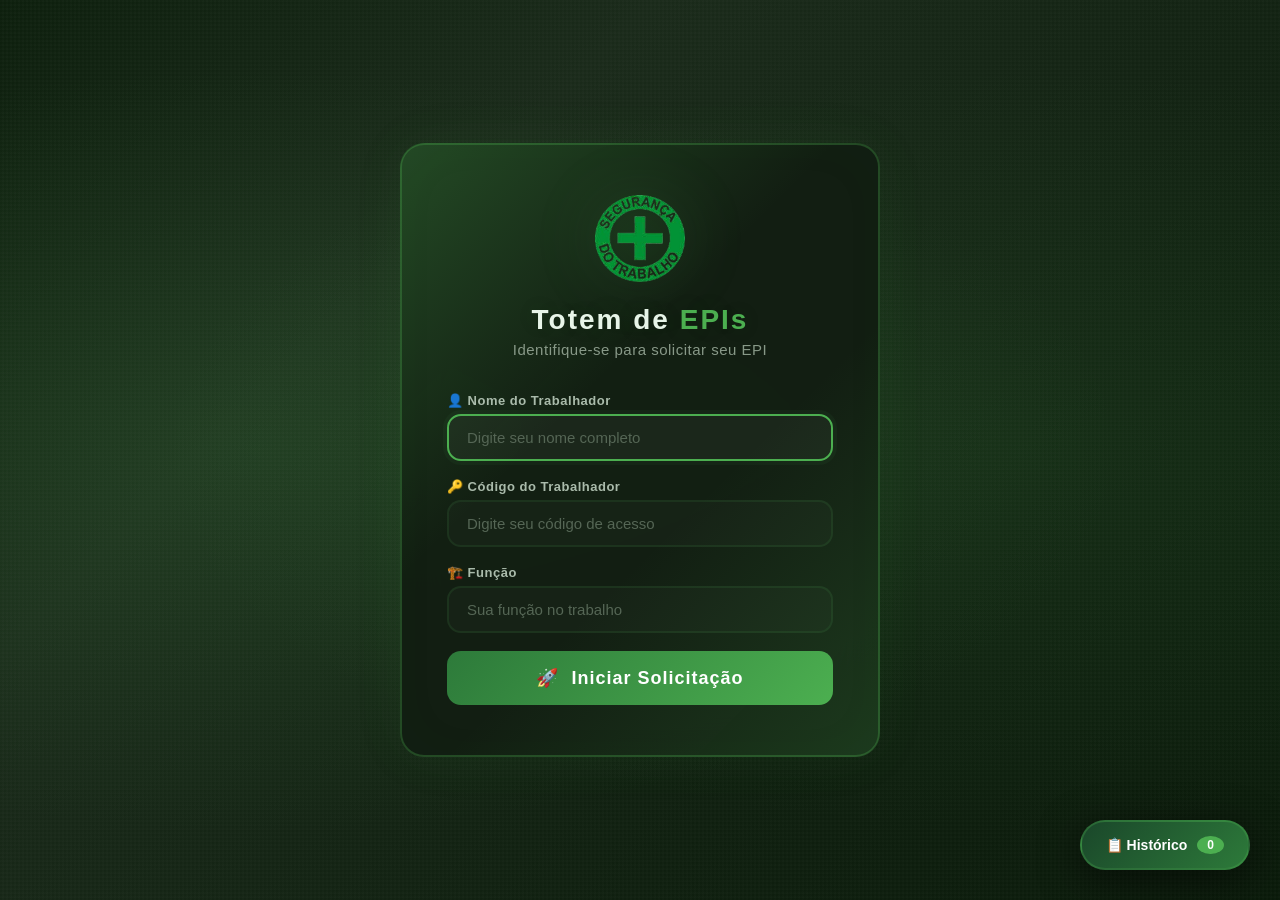
==== index.html @ c6283b70 "da sa" ====
<!DOCTYPE html>
<html lang="pt-BR">
<head>
    <meta charset="UTF-8">
    <meta name="viewport" content="width=device-width, initial-scale=1.0">
    <title>Totem - Controle de EPIs</title>
    <style>
        /* ============================================================
           TOTEM.CSS - Layout Completo com Bordas e Efeitos
           ============================================================ */
        * {
            margin: 0;
            padding: 0;
            box-sizing: border-box;
        }

        body {
            font-family: 'Segoe UI', Tahoma, Geneva, Verdana, sans-serif;
            background: #0a0a0a;
            min-height: 100vh;
            display: flex;
            align-items: center;
            justify-content: center;
        }

        /* ============================================================
           SCROLLBAR PERSONALIZADA
           ============================================================ */
        ::-webkit-scrollbar {
            width: 8px;
            height: 8px;
        }
        ::-webkit-scrollbar-track {
            background: #1a1a1a;
            border-radius: 4px;
        }
        ::-webkit-scrollbar-thumb {
            background: linear-gradient(180deg, #4CAF50, #2d7a3a);
            border-radius: 4px;
            border: 1px solid #1a472a;
        }
        ::-webkit-scrollbar-thumb:hover {
            background: linear-gradient(180deg, #66BB6A, #4CAF50);
        }

        /* ============================================================
           LOGIN DO TRABALHADOR
           ============================================================ */
        .login-container {
            display: flex;
            justify-content: center;
            align-items: center;
            min-height: 100vh;
            width: 100%;
            background: 
                radial-gradient(ellipse at 20% 50%, rgba(76, 175, 80, 0.15) 0%, transparent 60%),
                radial-gradient(ellipse at 80% 50%, rgba(76, 175, 80, 0.10) 0%, transparent 60%),
                linear-gradient(135deg, #0d1f0d 0%, #1a2a1a 30%, #0f1f0f 70%, #0a1a0a 100%);
            padding: 20px;
            position: relative;
        }

        .login-container::before {
            content: '';
            position: absolute;
            top: 0;
            left: 0;
            right: 0;
            bottom: 0;
            background: 
                repeating-linear-gradient(90deg, transparent, transparent 2px, rgba(255,255,255,0.01) 2px, rgba(255,255,255,0.01) 4px),
                repeating-linear-gradient(0deg, transparent, transparent 2px, rgba(255,255,255,0.01) 2px, rgba(255,255,255,0.01) 4px);
            pointer-events: none;
        }

        .login-box {
            background: rgba(18, 30, 18, 0.95);
            padding: 50px 45px;
            border-radius: 24px;
            border: 2px solid rgba(76, 175, 80, 0.3);
            box-shadow: 
                0 0 60px rgba(76, 175, 80, 0.05),
                inset 0 0 60px rgba(76, 175, 80, 0.02);
            max-width: 480px;
            width: 100%;
            position: relative;
            backdrop-filter: blur(20px);
        }

        .login-box::before {
            content: '';
            position: absolute;
            top: -2px;
            left: -2px;
            right: -2px;
            bottom: -2px;
            border-radius: 26px;
            background: linear-gradient(135deg, rgba(76, 175, 80, 0.3), transparent 40%, transparent 60%, rgba(76, 175, 80, 0.2));
            z-index: -1;
        }

        .login-header {
            text-align: center;
            margin-bottom: 35px;
        }

        .logo {
            max-width: 90px;
            margin-bottom: 18px;
            filter: drop-shadow(0 0 30px rgba(76, 175, 80, 0.2));
            transition: all 0.5s;
        }

        .logo:hover {
            transform: scale(1.05) rotate(-3deg);
            filter: drop-shadow(0 0 50px rgba(76, 175, 80, 0.4));
        }

        .login-box h1 {
            color: #e8f5e9;
            font-size: 28px;
            font-weight: 700;
            letter-spacing: 2px;
            text-shadow: 0 0 30px rgba(76, 175, 80, 0.1);
        }

        .login-box h1 span {
            color: #4CAF50;
        }

        .login-box p {
            color: #889988;
            font-size: 15px;
            margin-top: 5px;
            letter-spacing: 0.5px;
        }

        .login-form .form-group {
            margin-bottom: 18px;
        }

        .login-form label {
            display: block;
            font-size: 13px;
            font-weight: 600;
            color: #aabbab;
            margin-bottom: 6px;
            letter-spacing: 0.5px;
        }

        .login-form input {
            width: 100%;
            padding: 14px 18px;
            border: 2px solid rgba(76, 175, 80, 0.2);
            border-radius: 14px;
            font-size: 16px;
            transition: all 0.3s;
            background: rgba(255, 255, 255, 0.03);
            color: #e8f5e9;
            outline: none;
        }

        .login-form input::placeholder {
            color: #556655;
        }

        .login-form input:focus {
            border-color: #4CAF50;
            box-shadow: 0 0 0 4px rgba(76, 175, 80, 0.1), inset 0 0 20px rgba(76, 175, 80, 0.02);
            background: rgba(255, 255, 255, 0.05);
        }

        .btn-login {
            width: 100%;
            padding: 16px;
            background: linear-gradient(135deg, #2d7a3a, #4CAF50);
            color: white;
            border: none;
            border-radius: 14px;
            font-size: 18px;
            font-weight: 700;
            cursor: pointer;
            transition: all 0.3s;
            margin-top: 10px;
            display: flex;
            align-items: center;
            justify-content: center;
            gap: 12px;
            letter-spacing: 1px;
            position: relative;
            overflow: hidden;
        }

        .btn-login::before {
            content: '';
            position: absolute;
            top: -50%;
            left: -50%;
            width: 200%;
            height: 200%;
            background: radial-gradient(circle, rgba(255,255,255,0.1) 0%, transparent 60%);
            opacity: 0;
            transition: opacity 0.3s;
        }

        .btn-login:hover::before {
            opacity: 1;
        }

        .btn-login:hover {
            transform: translateY(-3px) scale(1.01);
            box-shadow: 0 10px 40px rgba(76, 175, 80, 0.4);
        }

        .btn-login:active {
            transform: translateY(0) scale(0.98);
        }

        .mensagem-erro {
            margin-top: 15px;
            padding: 12px 16px;
            background: rgba(198, 40, 40, 0.15);
            color: #ef9a9a;
            border-radius: 12px;
            font-size: 14px;
            border-left: 4px solid #c62828;
            border: 1px solid rgba(198, 40, 40, 0.2);
        }

        /* ============================================================
           SISTEMA TOTEM
           ============================================================ */
        #sistema {
            display: none;
            flex-direction: column;
            min-height: 100vh;
            width: 100%;
            max-width: 1000px;
            margin: 0 auto;
            background: rgba(12, 20, 12, 0.97);
            box-shadow: 0 0 80px rgba(0,0,0,0.5);
            border-left: 2px solid rgba(76, 175, 80, 0.1);
            border-right: 2px solid rgba(76, 175, 80, 0.1);
            position: relative;
        }

        #sistema::before {
            content: '';
            position: absolute;
            top: 0;
            left: 0;
            right: 0;
            bottom: 0;
            background: 
                repeating-linear-gradient(90deg, transparent, transparent 3px, rgba(255,255,255,0.005) 3px, rgba(255,255,255,0.005) 6px);
            pointer-events: none;
        }

        /* ============================================================
           HEADER DO TOTEM
           ============================================================ */
        .totem-header {
            display: flex;
            justify-content: space-between;
            align-items: center;
            padding: 18px 35px;
            background: linear-gradient(180deg, rgba(20, 40, 20, 0.95), rgba(15, 30, 15, 0.95));
            border-bottom: 2px solid rgba(76, 175, 80, 0.15);
            flex-shrink: 0;
            position: relative;
        }

        .totem-header::after {
            content: '';
            position: absolute;
            bottom: -2px;
            left: 20%;
            right: 20%;
            height: 2px;
            background: linear-gradient(90deg, transparent, rgba(76, 175, 80, 0.3), transparent);
        }

        .totem-header-left {
            display: flex;
            align-items: center;
            gap: 18px;
        }

        .header-logo {
            max-width: 45px;
            filter: drop-shadow(0 0 20px rgba(76, 175, 80, 0.15));
        }

        .totem-header-left h1 {
            font-size: 22px;
            font-weight: 700;
            color: #e8f5e9;
            letter-spacing: 2px;
        }

        .totem-header-left h1 span {
            color: #4CAF50;
        }

        .header-sub {
            font-size: 12px;
            opacity: 0.6;
            display: block;
            color: #889988;
            letter-spacing: 1px;
        }

        .totem-header-right {
            text-align: right;
        }

        .trabalhador-info {
            font-size: 13px;
            display: block;
            color: #889988;
        }

        .trabalhador-info strong {
            display: block;
            font-size: 18px;
            color: #e8f5e9;
            margin-top: 2px;
            font-weight: 700;
        }

        .trabalhador-info span {
            font-size: 13px;
            opacity: 0.6;
        }

        /* ============================================================
           CONTEÚDO DO TOTEM
           ============================================================ */
        .totem-conteudo {
            flex: 1;
            padding: 30px 35px;
            overflow-y: auto;
            background: rgba(10, 18, 10, 0.95);
        }

        .etapa-page {
            display: none;
            animation: fadeIn 0.5s ease;
        }

        .etapa-page.active {
            display: block;
        }

        @keyframes fadeIn {
            from { opacity: 0; transform: translateY(20px); }
            to { opacity: 1; transform: translateY(0); }
        }

        .etapa-wrapper {
            background: rgba(18, 32, 18, 0.8);
            border-radius: 20px;
            padding: 35px 40px;
            border: 1px solid rgba(76, 175, 80, 0.1);
            box-shadow: 
                0 4px 30px rgba(0,0,0,0.3),
                inset 0 1px 0 rgba(76, 175, 80, 0.05);
            backdrop-filter: blur(10px);
            position: relative;
        }

        .etapa-wrapper::before {
            content: '';
            position: absolute;
            top: -1px;
            left: -1px;
            right: -1px;
            bottom: -1px;
            border-radius: 21px;
            background: linear-gradient(135deg, rgba(76, 175, 80, 0.1), transparent 30%, transparent 70%, rgba(76, 175, 80, 0.05));
            z-index: -1;
        }

        /* ============================================================
           HEADER DAS ETAPAS
           ============================================================ */
        .etapa-header {
            text-align: center;
            margin-bottom: 35px;
        }

        .etapa-badge {
            display: inline-block;
            background: rgba(76, 175, 80, 0.15);
            color: #4CAF50;
            padding: 5px 25px;
            border-radius: 20px;
            font-size: 12px;
            font-weight: 700;
            letter-spacing: 2px;
            text-transform: uppercase;
            margin-bottom: 12px;
            border: 1px solid rgba(76, 175, 80, 0.15);
        }

        .etapa-header h2 {
            color: #e8f5e9;
            font-size: 28px;
            font-weight: 700;
            letter-spacing: 1px;
        }

        .etapa-header p {
            color: #889988;
            font-size: 15px;
            margin-top: 6px;
        }

        /* ============================================================
           ETAPA 1 - SOLICITAR
           ============================================================ */
        .solicitar-content {
            max-width: 600px;
            margin: 0 auto;
        }

        .trabalhador-resumo {
            display: grid;
            grid-template-columns: 1fr 1fr;
            gap: 15px;
            padding: 18px 22px;
            background: rgba(255, 255, 255, 0.02);
            border-radius: 14px;
            margin-bottom: 28px;
            border: 1px solid rgba(76, 175, 80, 0.08);
        }

        .resumo-item {
            display: flex;
            flex-direction: column;
        }

        .resumo-label {
            font-size: 11px;
            color: #667766;
            font-weight: 600;
            text-transform: uppercase;
            letter-spacing: 0.5px;
        }

        .resumo-valor {
            font-size: 17px;
            font-weight: 700;
            color: #e8f5e9;
            margin-top: 3px;
        }

        .form-group {
            margin-bottom: 20px;
        }

        .form-group label {
            display: block;
            font-size: 13px;
            font-weight: 600;
            color: #aabbab;
            margin-bottom: 6px;
            letter-spacing: 0.5px;
        }

        .form-group input,
        .form-group textarea {
            width: 100%;
            padding: 13px 18px;
            border: 2px solid rgba(76, 175, 80, 0.12);
            border-radius: 14px;
            font-size: 15px;
            transition: all 0.3s;
            background: rgba(255, 255, 255, 0.02);
            color: #e8f5e9;
            font-family: inherit;
            outline: none;
        }

        .form-group input::placeholder,
        .form-group textarea::placeholder {
            color: #556655;
        }

        .form-group input:focus,
        .form-group textarea:focus {
            border-color: #4CAF50;
            box-shadow: 0 0 0 4px rgba(76, 175, 80, 0.06);
            background: rgba(255, 255, 255, 0.04);
        }

        .form-group textarea {
            resize: vertical;
            min-height: 60px;
        }

        .epi-select {
            width: 100%;
            padding: 13px 18px;
            border: 2px solid rgba(76, 175, 80, 0.12);
            border-radius: 14px;
            font-size: 15px;
            background: rgba(255, 255, 255, 0.02);
            color: #e8f5e9;
            cursor: pointer;
            transition: all 0.3s;
            outline: none;
            appearance: none;
            background-image: url("data:image/svg+xml,%3Csvg xmlns='http://www.w3.org/2000/svg' width='12' height='12' viewBox='0 0 12 12'%3E%3Cpath fill='%23667766' d='M6 8L1 3h10z'/%3E%3C/svg%3E");
            background-repeat: no-repeat;
            background-position: right 18px center;
        }

        .epi-select option {
            background: #1a2a1a;
            color: #e8f5e9;
        }

        .epi-select:focus {
            border-color: #4CAF50;
            box-shadow: 0 0 0 4px rgba(76, 175, 80, 0.06);
        }

        .btn-proximo-solicitar {
            width: 100%;
            padding: 16px;
            background: linear-gradient(135deg, #2d7a3a, #4CAF50);
            color: white;
            border: none;
            border-radius: 14px;
            font-size: 18px;
            font-weight: 700;
            cursor: pointer;
            transition: all 0.3s;
            margin-top: 10px;
            display: flex;
            align-items: center;
            justify-content: center;
            gap: 12px;
            letter-spacing: 1px;
            position: relative;
            overflow: hidden;
        }

        .btn-proximo-solicitar::before {
            content: '';
            position: absolute;
            top: -50%;
            left: -50%;
            width: 200%;
            height: 200%;
            background: radial-gradient(circle, rgba(255,255,255,0.1) 0%, transparent 60%);
            opacity: 0;
            transition: opacity 0.3s;
        }

        .btn-proximo-solicitar:hover::before {
            opacity: 1;
        }

        .btn-proximo-solicitar:hover {
            transform: translateY(-3px);
            box-shadow: 0 10px 40px rgba(76, 175, 80, 0.3);
        }

        /* ============================================================
           ETAPA 2 - VALIDAÇÃO
           ============================================================ */
        .validacao-content {
            max-width: 600px;
            margin: 0 auto;
        }

        .solicitacao-resumo {
            margin-bottom: 28px;
        }

        .resumo-grid {
            display: grid;
            grid-template-columns: repeat(3, 1fr);
            gap: 12px;
        }

        .resumo-card {
            padding: 14px 16px;
            background: rgba(255, 255, 255, 0.02);
            border-radius: 12px;
            border: 1px solid rgba(76, 175, 80, 0.08);
            text-align: center;
        }

        .resumo-card .resumo-label {
            display: block;
            font-size: 10px;
            color: #667766;
            text-transform: uppercase;
            letter-spacing: 0.5px;
        }

        .resumo-card .resumo-valor {
            display: block;
            font-size: 16px;
            font-weight: 700;
            color: #e8f5e9;
            margin-top: 4px;
        }

        .checkbox-group-validacao {
            margin: 22px 0;
            display: flex;
            flex-direction: column;
            gap: 10px;
        }

        .checkbox-label {
            display: flex;
            align-items: center;
            gap: 14px;
            padding: 12px 18px;
            background: rgba(255, 255, 255, 0.02);
            border-radius: 12px;
            cursor: pointer;
            transition: all 0.3s;
            border: 1px solid rgba(76, 175, 80, 0.06);
            font-size: 14px;
            color: #c8d5c8;
        }

        .checkbox-label:hover {
            background: rgba(76, 175, 80, 0.05);
            border-color: rgba(76, 175, 80, 0.15);
        }

        .checkbox-label input[type="checkbox"] {
            width: 20px;
            height: 20px;
            accent-color: #4CAF50;
            cursor: pointer;
            flex-shrink: 0;
        }

        /* ============================================================
           BOTÕES DE NAVEGAÇÃO
           ============================================================ */
        .botoes-validacao,
        .botoes-assinatura-final,
        .botoes-finalizacao {
            display: flex;
            gap: 15px;
            margin-top: 28px;
        }

        .btn-voltar {
            flex: 1;
            padding: 14px 20px;
            background: rgba(255, 255, 255, 0.03);
            border: 2px solid rgba(255, 255, 255, 0.06);
            border-radius: 14px;
            font-size: 16px;
            font-weight: 600;
            color: #889988;
            cursor: pointer;
            transition: all 0.3s;
        }

        .btn-voltar:hover {
            background: rgba(255, 255, 255, 0.06);
            border-color: rgba(255, 255, 255, 0.12);
            color: #e8f5e9;
            transform: translateX(-3px);
        }

        .btn-proximo {
            flex: 2;
            padding: 14px 20px;
            background: linear-gradient(135deg, #2d7a3a, #4CAF50);
            color: white;
            border: none;
            border-radius: 14px;
            font-size: 16px;
            font-weight: 700;
            cursor: pointer;
            transition: all 0.3s;
            display: flex;
            align-items: center;
            justify-content: center;
            gap: 10px;
            position: relative;
            overflow: hidden;
        }

        .btn-proximo::before {
            content: '';
            position: absolute;
            top: -50%;
            left: -50%;
            width: 200%;
            height: 200%;
            background: radial-gradient(circle, rgba(255,255,255,0.1) 0%, transparent 60%);
            opacity: 0;
            transition: opacity 0.3s;
        }

        .btn-proximo:hover::before {
            opacity: 1;
        }

        .btn-proximo:hover {
            transform: translateY(-2px);
            box-shadow: 0 8px 30px rgba(76, 175, 80, 0.3);
        }

        /* ============================================================
           ETAPA 3 - ASSINATURA
           ============================================================ */
        .assinatura-content {
            max-width: 650px;
            margin: 0 auto;
        }

        .assinatura-area {
            margin: 22px 0;
        }

        .assinatura-instrucao {
            font-size: 15px;
            color: #aabbab;
            margin-bottom: 14px;
            font-weight: 500;
        }

        .canvas-wrapper {
            border: 3px solid rgba(76, 175, 80, 0.12);
            border-radius: 16px;
            overflow: hidden;
            background: rgba(255, 255, 255, 0.02);
            position: relative;
            transition: all 0.3s;
            height: 200px;
        }

        .canvas-wrapper:hover {
            border-color: rgba(76, 175, 80, 0.3);
            box-shadow: 0 0 30px rgba(76, 175, 80, 0.03);
        }

        #canvasAssinatura {
            width: 100%;
            height: 100%;
            cursor: crosshair;
            display: block;
            background: rgba(255, 255, 255, 0.02);
        }

        .canvas-overlay {
            position: absolute;
            bottom: 14px;
            left: 50%;
            transform: translateX(-50%);
            color: rgba(85, 102, 85, 0.4);
            font-size: 13px;
            pointer-events: none;
            letter-spacing: 1px;
        }

        .botoes-assinatura {
            display: flex;
            gap: 12px;
            margin-top: 14px;
        }

        .btn-limpar {
            padding: 12px 30px;
            background: rgba(255, 0, 0, 0.1);
            border: 2px solid rgba(255, 0, 0, 0.2);
            border-radius: 12px;
            color: #ef9a9a;
            cursor: pointer;
            transition: all 0.3s;
            font-weight: 600;
            font-size: 14px;
        }

        .btn-limpar:hover {
            background: rgba(255, 0, 0, 0.2);
            border-color: rgba(255, 0, 0, 0.4);
            color: #ffcdd2;
            transform: scale(1.02);
        }

        .btn-assinar {
            padding: 12px 30px;
            background: linear-gradient(135deg, #2d7a3a, #4CAF50);
            color: white;
            border: none;
            border-radius: 12px;
            cursor: pointer;
            transition: all 0.3s;
            font-weight: 600;
            font-size: 14px;
        }

        .btn-assinar:hover {
            transform: translateY(-2px);
            box-shadow: 0 8px 25px rgba(76, 175, 80, 0.3);
        }

        .assinatura-status {
            margin-top: 12px;
            padding: 10px 16px;
            border-radius: 10px;
            font-weight: 600;
            display: none;
        }

        .assinatura-status.sucesso {
            display: block;
            background: rgba(76, 175, 80, 0.1);
            color: #81C784;
            border: 1px solid rgba(76, 175, 80, 0.15);
        }

        .btn-finalizar {
            flex: 2;
            padding: 14px 20px;
            background: linear-gradient(135deg, #2d7a3a, #4CAF50);
            color: white;
            border: none;
            border-radius: 14px;
            font-size: 16px;
            font-weight: 700;
            cursor: pointer;
            transition: all 0.3s;
            display: flex;
            align-items: center;
            justify-content: center;
            gap: 10px;
            position: relative;
            overflow: hidden;
        }

        .btn-finalizar::before {
            content: '';
            position: absolute;
            top: -50%;
            left: -50%;
            width: 200%;
            height: 200%;
            background: radial-gradient(circle, rgba(255,255,255,0.1) 0%, transparent 60%);
            opacity: 0;
            transition: opacity 0.3s;
        }

        .btn-finalizar:hover::before {
            opacity: 1;
        }

        .btn-finalizar:hover {
            transform: translateY(-2px);
            box-shadow: 0 8px 30px rgba(76, 175, 80, 0.3);
        }

        /* ============================================================
           FINALIZAÇÃO
           ============================================================ */
        .historico-content {
            max-width: 650px;
            margin: 0 auto;
            text-align: center;
        }

        .confirmacao-grande {
            margin-bottom: 28px;
        }

        .icone-sucesso {
            font-size: 80px;
            margin-bottom: 12px;
            animation: bounceIn 0.6s ease;
        }

        @keyframes bounceIn {
            0% { transform: scale(0) rotate(-10deg); opacity: 0; }
            50% { transform: scale(1.3) rotate(3deg); }
            70% { transform: scale(0.9) rotate(-2deg); }
            100% { transform: scale(1) rotate(0deg); opacity: 1; }
        }

        .confirmacao-grande h3 {
            color: #e8f5e9;
            font-size: 26px;
            font-weight: 700;
        }

        .confirmacao-grande p {
            color: #889988;
            font-size: 15px;
            margin-top: 4px;
        }

        .detalhes-finalizacao {
            display: grid;
            grid-template-columns: 1fr 1fr;
            gap: 12px;
            margin: 28px 0;
            text-align: left;
        }

        .detalhe-final {
            padding: 14px 18px;
            background: rgba(255, 255, 255, 0.02);
            border-radius: 12px;
            border: 1px solid rgba(76, 175, 80, 0.06);
        }

        .detalhe-final .detalhe-label {
            display: block;
            font-size: 10px;
            color: #667766;
            text-transform: uppercase;
            letter-spacing: 0.5px;
        }

        .detalhe-final .detalhe-valor {
            display: block;
            font-size: 16px;
            font-weight: 700;
            color: #e8f5e9;
            margin-top: 3px;
        }

        .btn-nova-solicitacao {
            flex: 1;
            padding: 14px 20px;
            background: linear-gradient(135deg, #2d7a3a, #4CAF50);
            color: white;
            border: none;
            border-radius: 14px;
            font-size: 16px;
            font-weight: 700;
            cursor: pointer;
            transition: all 0.3s;
        }

        .btn-nova-solicitacao:hover {
            transform: translateY(-2px);
            box-shadow: 0 8px 25px rgba(76, 175, 80, 0.3);
        }

        .btn-sair-totem {
            flex: 1;
            padding: 14px 20px;
            background: rgba(255, 255, 255, 0.03);
            border: 2px solid rgba(255, 255, 255, 0.06);
            border-radius: 14px;
            font-size: 16px;
            font-weight: 600;
            color: #889988;
            cursor: pointer;
            transition: all 0.3s;
        }

        .btn-sair-totem:hover {
            background: rgba(255, 255, 255, 0.06);
            border-color: rgba(255, 255, 255, 0.12);
            color: #e8f5e9;
        }

        /* ============================================================
           BOTÃO DE HISTÓRICO FLUTUANTE
           ============================================================ */
        .btn-historico-flutuante {
            position: fixed;
            bottom: 30px;
            right: 30px;
            padding: 14px 24px;
            background: linear-gradient(135deg, #1a472a, #2d7a3a);
            color: white;
            border: 2px solid rgba(76, 175, 80, 0.3);
            border-radius: 50px;
            font-size: 14px;
            font-weight: 700;
            cursor: pointer;
            transition: all 0.3s;
            display: flex;
            align-items: center;
            gap: 10px;
            z-index: 1000;
            box-shadow: 0 10px 40px rgba(0,0,0,0.5);
        }

        .btn-historico-flutuante:hover {
            transform: translateY(-3px) scale(1.05);
            box-shadow: 0 15px 50px rgba(76, 175, 80, 0.2);
            border-color: rgba(76, 175, 80, 0.6);
        }

        .btn-historico-flutuante .badge {
            background: #4CAF50;
            color: white;
            border-radius: 50%;
            padding: 2px 10px;
            font-size: 12px;
        }

        /* ============================================================
           MODAL DO HISTÓRICO COM SENHA
           ============================================================ */
        .modal-historico {
            display: none;
            position: fixed;
            top: 0;
            left: 0;
            right: 0;
            bottom: 0;
            background: rgba(0, 0, 0, 0.85);
            z-index: 2000;
            padding: 30px;
            backdrop-filter: blur(10px);
            animation: fadeIn 0.3s ease;
            align-items: center;
            justify-content: center;
        }

        .modal-historico.active {
            display: flex;
        }

        .modal-conteudo {
            background: rgba(18, 32, 18, 0.95);
            border-radius: 24px;
            border: 2px solid rgba(76, 175, 80, 0.15);
            max-width: 950px;
            width: 100%;
            max-height: 85vh;
            padding: 35px;
            overflow-y: auto;
            box-shadow: 0 30px 80px rgba(0,0,0,0.5);
            position: relative;
        }

        .modal-conteudo::before {
            content: '';
            position: absolute;
            top: -1px;
            left: -1px;
            right: -1px;
            bottom: -1px;
            border-radius: 25px;
            background: linear-gradient(135deg, rgba(76, 175, 80, 0.1), transparent 40%, transparent 60%, rgba(76, 175, 80, 0.05));
            z-index: -1;
        }

        .modal-header {
            display: flex;
            justify-content: space-between;
            align-items: center;
            margin-bottom: 25px;
            padding-bottom: 15px;
            border-bottom: 2px solid rgba(76, 175, 80, 0.1);
            flex-wrap: wrap;
            gap: 10px;
        }

        .modal-header h2 {
            color: #e8f5e9;
            font-size: 24px;
        }

        .modal-header h2 span {
            color: #4CAF50;
        }

        .modal-header-actions {
            display: flex;
            gap: 10px;
            flex-wrap: wrap;
        }

        .btn-fechar-modal {
            padding: 8px 20px;
            background: rgba(255, 255, 255, 0.05);
            border: 2px solid rgba(255, 255, 255, 0.06);
            border-radius: 10px;
            color: #889988;
            cursor: pointer;
            font-size: 18px;
            transition: all 0.3s;
        }

        .btn-fechar-modal:hover {
            background: rgba(255, 255, 255, 0.1);
            color: #e8f5e9;
        }

        .btn-exportar-pdf {
            padding: 8px 20px;
            background: linear-gradient(135deg, #c62828, #e53935);
            color: white;
            border: none;
            border-radius: 10px;
            font-size: 14px;
            font-weight: 600;
            cursor: pointer;
            transition: all 0.3s;
            display: flex;
            align-items: center;
            gap: 8px;
        }

        .btn-exportar-pdf:hover {
            transform: translateY(-2px);
            box-shadow: 0 8px 25px rgba(198, 40, 40, 0.3);
        }

        .btn-excluir-historico {
            padding: 8px 20px;
            background: rgba(255, 0, 0, 0.15);
            border: 2px solid rgba(255, 0, 0, 0.2);
            border-radius: 10px;
            color: #ef9a9a;
            font-size: 14px;
            font-weight: 600;
            cursor: pointer;
            transition: all 0.3s;
        }

        .btn-excluir-historico:hover {
            background: rgba(255, 0, 0, 0.25);
            border-color: rgba(255, 0, 0, 0.4);
            color: #ffcdd2;
        }

        /* Tela de senha do histórico */
        .historico-senha-area {
            text-align: center;
            padding: 30px 0;
        }

        .historico-senha-area p {
            color: #889988;
            margin-bottom: 15px;
            font-size: 15px;
        }

        .historico-senha-area input {
            width: 100%;
            max-width: 300px;
            padding: 14px 18px;
            border: 2px solid rgba(76, 175, 80, 0.2);
            border-radius: 14px;
            font-size: 16px;
            background: rgba(255, 255, 255, 0.03);
            color: #e8f5e9;
            outline: none;
            text-align: center;
            letter-spacing: 2px;
        }

        .historico-senha-area input:focus {
            border-color: #4CAF50;
            box-shadow: 0 0 0 4px rgba(76, 175, 80, 0.1);
        }

        .historico-senha-area .btn-senha {
            margin-top: 15px;
            padding: 12px 40px;
            background: linear-gradient(135deg, #2d7a3a, #4CAF50);
            color: white;
            border: none;
            border-radius: 14px;
            font-size: 16px;
            font-weight: 700;
            cursor: pointer;
            transition: all 0.3s;
        }

        .historico-senha-area .btn-senha:hover {
            transform: translateY(-2px);
            box-shadow: 0 8px 25px rgba(76, 175, 80, 0.3);
        }

        .historico-senha-area .erro-senha {
            color: #ef9a9a;
            font-size: 14px;
            margin-top: 10px;
            display: none;
        }

        .historico-senha-area .erro-senha.visible {
            display: block;
        }

        /* Lista do histórico */
        .historico-lista-container {
            display: none;
        }

        .historico-lista-container.visible {
            display: block;
        }

        .modal-historico-lista {
            display: flex;
            flex-direction: column;
            gap: 8px;
        }

        .historico-item {
            display: grid;
            grid-template-columns: 100px 120px 100px 90px 100px 1fr;
            gap: 10px;
            padding: 12px 16px;
            background: rgba(255, 255, 255, 0.02);
            border-radius: 10px;
            border: 1px solid rgba(76, 175, 80, 0.05);
            align-items: center;
            transition: all 0.2s;
        }

        .historico-item:hover {
            background: rgba(255, 255, 255, 0.04);
            border-color: rgba(76, 175, 80, 0.1);
        }

        .historico-item .h-data {
            color: #667766;
            font-size: 13px;
        }
        .historico-item .h-nome {
            color: #e8f5e9;
            font-weight: 600;
            font-size: 14px;
        }
        .historico-item .h-codigo {
            color: #889988;
            font-size: 13px;
        }
        .historico-item .h-epi {
            color: #4CAF50;
            font-weight: 600;
            font-size: 13px;
        }
        .historico-item .h-tst {
            color: #889988;
            font-size: 13px;
        }
        .historico-item .h-status {
            color: #81C784;
            font-size: 13px;
            font-weight: 600;
            text-align: right;
        }

        .historico-vazio {
            text-align: center;
            padding: 40px;
            color: #667766;
            font-size: 16px;
        }

        .historico-vazio span {
            font-size: 40px;
            display: block;
            margin-bottom: 10px;
        }

        /* ============================================================
           RODAPÉ
           ============================================================ */
        .totem-footer {
            padding: 14px 35px;
            background: rgba(12, 20, 12, 0.95);
            border-top: 2px solid rgba(76, 175, 80, 0.08);
            display: flex;
            justify-content: space-between;
            font-size: 12px;
            color: #445544;
            flex-shrink: 0;
            letter-spacing: 0.5px;
        }

        .totem-footer span:last-child {
            color: #335533;
        }

        /* ============================================================
           RESPONSIVO
           ============================================================ */
        @media (max-width: 768px) {
            .login-box {
                padding: 30px 25px;
            }
            
            .totem-header {
                flex-direction: column;
                text-align: center;
                gap: 10px;
                padding: 15px 20px;
            }
            
            .totem-header-left {
                flex-direction: column;
                gap: 8px;
            }
            
            .totem-header-right {
                text-align: center;
            }
            
            .totem-conteudo {
                padding: 15px;
            }
            
            .etapa-wrapper {
                padding: 20px 18px;
            }
            
            .etapa-header h2 {
                font-size: 22px;
            }
            
            .resumo-grid {
                grid-template-columns: 1fr;
            }
            
            .detalhes-finalizacao {
                grid-template-columns: 1fr;
            }
            
            .botoes-validacao,
            .botoes-assinatura-final,
            .botoes-finalizacao {
                flex-direction: column;
            }
            
            .btn-voltar,
            .btn-proximo,
            .btn-finalizar,
            .btn-nova-solicitacao,
            .btn-sair-totem {
                width: 100%;
            }
            
            .botoes-assinatura {
                flex-direction: column;
            }
            
            .botoes-assinatura button {
                width: 100%;
            }
            
            .trabalhador-resumo {
                grid-template-columns: 1fr;
            }
            
            .canvas-wrapper {
                height: 160px;
            }
            
            .totem-footer {
                flex-direction: column;
                text-align: center;
                gap: 5px;
                padding: 12px 20px;
                font-size: 11px;
            }

            .historico-item {
                grid-template-columns: 1fr;
                gap: 4px;
                padding: 10px 14px;
            }

            .historico-item .h-status {
                text-align: left;
            }

            .modal-conteudo {
                padding: 20px;
                max-height: 90vh;
            }

            .modal-header h2 {
                font-size: 18px;
            }

            .modal-header {
                flex-direction: column;
                align-items: stretch;
            }

            .modal-header-actions {
                flex-direction: column;
            }

            .btn-historico-flutuante {
                bottom: 15px;
                right: 15px;
                padding: 10px 18px;
                font-size: 12px;
            }

            .btn-historico-flutuante .badge {
                font-size: 10px;
                padding: 1px 8px;
            }
        }

        @media (max-width: 480px) {
            .login-box {
                padding: 20px 15px;
                border-radius: 18px;
            }
            
            .login-form input {
                padding: 12px 14px;
                font-size: 14px;
            }
            
            .btn-login {
                font-size: 16px;
                padding: 14px;
            }
            
            .etapa-header h2 {
                font-size: 18px;
            }
            
            .etapa-wrapper {
                padding: 15px 12px;
            }
            
            .etapa-badge {
                font-size: 10px;
                padding: 4px 15px;
            }
            
            .resumo-card .resumo-valor {
                font-size: 14px;
            }
            
            .form-group input,
            .form-group textarea,
            .epi-select {
                padding: 12px 14px;
                font-size: 14px;
            }
            
            .btn-proximo-solicitar {
                font-size: 15px;
                padding: 14px;
            }
            
            .logo {
                max-width: 60px;
            }
            
            .totem-header-left h1 {
                font-size: 16px;
            }
            
            .header-logo {
                max-width: 35px;
            }
            
            .trabalhador-info {
                font-size: 12px;
            }
            
            .trabalhador-info strong {
                font-size: 14px;
            }

            .modal-conteudo {
                padding: 15px;
            }
        }
    </style>
</head>
<body>

    <!-- ==================== TELA DE LOGIN (SEMPRE VISÍVEL INICIALMENTE) ==================== -->
    <div id="loginScreen" class="login-container">
        <div class="login-box">
            <div class="login-header">
                <img src="logo.png" alt="Logo TST" class="logo">
                <h1>Totem de <span>EPIs</span></h1>
                <p>Identifique-se para solicitar seu EPI</p>
            </div>
            
            <div class="login-form">
                <div class="form-group">
                    <label>👤 Nome do Trabalhador</label>
                    <input type="text" id="nomeTrabalhador" placeholder="Digite seu nome completo" autofocus>
                </div>
                
                <div class="form-group">
                    <label>🔑 Código do Trabalhador</label>
                    <input type="text" id="codigoTrabalhador" placeholder="Digite seu código de acesso">
                </div>

                <div class="form-group">
                    <label>🏗️ Função</label>
                    <input type="text" id="funcaoTrabalhador" placeholder="Sua função no trabalho">
                </div>

                <button id="btnIniciar" class="btn-login">
                    <span>🚀</span> Iniciar Solicitação
                </button>
                <div id="mensagemErro" class="mensagem-erro" style="display:none;"></div>
            </div>
        </div>
    </div>

    <!-- ==================== SISTEMA PRINCIPAL ==================== -->
    <div id="sistema">

        <!-- ======== TOPO DO TOTEM ======== -->
        <header class="totem-header">
            <div class="totem-header-left">
                <img src="../img/logo.png" alt="Logo" class="header-logo">
                <div>
                    <h1>Totem de <span>EPIs</span></h1>
                    <span class="header-sub">Sistema de Solicitação e Validação</span>
                </div>
            </div>
            <div class="totem-header-right">
                <span class="trabalhador-info">
                    👤 <strong id="headerTrabalhador">-</strong>
                    <span id="headerCodigo">-</span>
                </span>
            </div>
        </header>

        <!-- ======== CONTEÚDO ======== -->
        <main class="totem-conteudo">

            <!-- ===== ETAPA 1: SOLICITAR EPI ===== -->
            <section id="etapaSolicitar" class="etapa-page active">
                <div class="etapa-wrapper">
                    <div class="etapa-header">
                        <div class="etapa-badge">Passo 1 de 3</div>
                        <h2>📦 Solicitar EPI</h2>
                        <p>Selecione o Equipamento de Proteção Individual que você precisa</p>
                    </div>

                    <div class="solicitar-content">
                        <div class="trabalhador-resumo">
                            <div class="resumo-item">
                                <span class="resumo-label">👤 Trabalhador</span>
                                <span id="resumoNome" class="resumo-valor">-</span>
                            </div>
                            <div class="resumo-item">
                                <span class="resumo-label">🔑 Código</span>
                                <span id="resumoCodigo" class="resumo-valor">-</span>
                            </div>
                        </div>

                        <div class="form-group">
                            <label>🛡️ Selecione o EPI Desejado *</label>
                            <select id="epiSelect" class="epi-select">
                                <option value="">Selecione um EPI...</option>
                                <option value="Capacete de Segurança">⛑️ Capacete de Segurança</option>
                                <option value="Óculos de Proteção">👓 Óculos de Proteção</option>
                                <option value="Protetor Auricular">🔇 Protetor Auricular</option>
                                <option value="Máscara Respiratória">😷 Máscara Respiratória</option>
                                <option value="Luvas de Segurança">🧤 Luvas de Segurança</option>
                                <option value="Calçado de Segurança">👢 Calçado de Segurança</option>
                                <option value="Cinto de Segurança">🔗 Cinto de Segurança</option>
                                <option value="Vestimenta Refletiva">🦺 Vestimenta Refletiva</option>
                                <option value="Protetor Facial">🛡️ Protetor Facial</option>
                                <option value="Avental de Segurança">🧪 Avental de Segurança</option>
                            </select>
                        </div>

                        <div class="form-group">
                            <label>📦 Quantidade</label>
                            <input type="number" id="quantidadeEPI" value="1" min="1" max="10">
                        </div>

                        <div class="form-group">
                            <label>📝 Observações (opcional)</label>
                            <textarea id="observacaoEPI" rows="2" placeholder="Alguma observação sobre a solicitação..."></textarea>
                        </div>

                        <button class="btn-proximo-solicitar" onclick="irParaValidacao()">
                            Solicitar EPI → <span class="btn-icon">➜</span>
                        </button>
                    </div>
                </div>
            </section>

            <!-- ===== ETAPA 2: VALIDAÇÃO TST ===== -->
            <section id="etapaValidacao" class="etapa-page" style="display:none;">
                <div class="etapa-wrapper">
                    <div class="etapa-header">
                        <div class="etapa-badge">Passo 2 de 3</div>
                        <h2>🔒 Validação do TST</h2>
                        <p>Um responsável do TST deve validar a solicitação</p>
                    </div>

                    <div class="validacao-content">
                        <div class="solicitacao-resumo">
                            <div class="resumo-grid">
                                <div class="resumo-card">
                                    <span class="resumo-label">👤 Trabalhador</span>
                                    <span class="resumo-valor" id="validacaoNome">-</span>
                                </div>
                                <div class="resumo-card">
                                    <span class="resumo-label">🛡️ EPI Solicitado</span>
                                    <span class="resumo-valor" id="validacaoEpi">-</span>
                                </div>
                                <div class="resumo-card">
                                    <span class="resumo-label">📦 Quantidade</span>
                                    <span class="resumo-valor" id="validacaoQtd">-</span>
                                </div>
                            </div>
                        </div>

                        <div class="form-group">
                            <label>👷 Nome do Responsável TST *</label>
                            <input type="text" id="responsavelTST" placeholder="Digite o nome do responsável" autofocus>
                        </div>

                        <div class="form-group">
                            <label>🆔 Registro TST</label>
                            <input type="text" id="registroTST" placeholder="Número do registro profissional">
                        </div>

                        <div class="checkbox-group-validacao">
                            <label class="checkbox-label">
                                <input type="checkbox" id="confirmacaoTST">
                                Confirmo que o EPI foi entregue em perfeitas condições
                            </label>
                            <label class="checkbox-label">
                                <input type="checkbox" id="treinamentoTST">
                                O trabalhador foi orientado sobre o uso correto
                            </label>
                        </div>

                        <div class="botoes-validacao">
                            <button class="btn-voltar" onclick="voltarSolicitar()">← Voltar</button>
                            <button class="btn-proximo" onclick="irParaAssinatura()">
                                Validar e Prosseguir → <span class="btn-icon">➜</span>
                            </button>
                        </div>
                    </div>
                </div>
            </section>

            <!-- ===== ETAPA 3: ASSINATURA ===== -->
            <section id="etapaAssinatura" class="etapa-page" style="display:none;">
                <div class="etapa-wrapper">
                    <div class="etapa-header">
                        <div class="etapa-badge">Passo 3 de 3</div>
                        <h2>✍️ Assinatura do Trabalhador</h2>
                        <p>Assine para confirmar o recebimento do EPI</p>
                    </div>

                    <div class="assinatura-content">
                        <div class="solicitacao-resumo">
                            <div class="resumo-grid">
                                <div class="resumo-card">
                                    <span class="resumo-label">👤 Trabalhador</span>
                                    <span class="resumo-valor" id="assinaturaNome">-</span>
                                </div>
                                <div class="resumo-card">
                                    <span class="resumo-label">🛡️ EPI</span>
                                    <span class="resumo-valor" id="assinaturaEpi">-</span>
                                </div>
                                <div class="resumo-card">
                                    <span class="resumo-label">👷 Responsável TST</span>
                                    <span class="resumo-valor" id="assinaturaResponsavel">-</span>
                                </div>
                            </div>
                        </div>

                        <div class="assinatura-area">
                            <p class="assinatura-instrucao">✍️ Assine abaixo com o dedo ou mouse:</p>
                            <div class="canvas-wrapper">
                                <canvas id="canvasAssinatura"></canvas>
                                <div class="canvas-overlay">Toque ou clique para assinar</div>
                            </div>
                            <div class="botoes-assinatura">
                                <button class="btn-limpar" onclick="limparAssinatura()">🗑️ Limpar</button>
                                <button class="btn-assinar" onclick="salvarAssinatura()">✍️ Assinar</button>
                            </div>
                            <div id="assinaturaStatus" class="assinatura-status"></div>
                        </div>

                        <div class="botoes-assinatura-final">
                            <button class="btn-voltar" onclick="voltarValidacao()">← Voltar</button>
                            <button class="btn-finalizar" onclick="finalizarSolicitacao()">
                                ✅ Finalizar Solicitação
                            </button>
                        </div>
                    </div>
                </div>
            </section>

            <!-- ===== FINALIZAÇÃO ===== -->
            <section id="etapaHistorico" class="etapa-page" style="display:none;">
                <div class="etapa-wrapper historico-wrapper">
                    <div class="etapa-header">
                        <div class="etapa-badge">✅ Finalizado</div>
                        <h2>📋 Solicitação Registrada!</h2>
                        <p>O EPI foi entregue e assinado com sucesso</p>
                    </div>

                    <div class="historico-content">
                        <div class="confirmacao-grande">
                            <div class="icone-sucesso">✅</div>
                            <h3>Entrega Confirmada</h3>
                            <p>A solicitação foi registrada no sistema</p>
                        </div>

                        <div class="detalhes-finalizacao">
                            <div class="detalhe-final">
                                <span class="detalhe-label">👤 Trabalhador</span>
                                <span class="detalhe-valor" id="histNome">-</span>
                            </div>
                            <div class="detalhe-final">
                                <span class="detalhe-label">🔑 Código</span>
                                <span class="detalhe-valor" id="histCodigo">-</span>
                            </div>
                            <div class="detalhe-final">
                                <span class="detalhe-label">🛡️ EPI</span>
                                <span class="detalhe-valor" id="histEpi">-</span>
                            </div>
                            <div class="detalhe-final">
                                <span class="detalhe-label">📦 Quantidade</span>
                                <span class="detalhe-valor" id="histQtd">-</span>
                            </div>
                            <div class="detalhe-final">
                                <span class="detalhe-label">👷 TST</span>
                                <span class="detalhe-valor" id="histTST">-</span>
                            </div>
                            <div class="detalhe-final">
                                <span class="detalhe-label">📅 Data/Hora</span>
                                <span class="detalhe-valor" id="histData">-</span>
                            </div>
                        </div>

                        <div class="botoes-finalizacao">
                            <button class="btn-nova-solicitacao" onclick="novaSolicitacao()">
                                🔄 Nova Solicitação
                            </button>
                            <button class="btn-sair-totem" onclick="sairTotem()">
                                🚪 Sair do Totem
                            </button>
                        </div>
                    </div>
                </div>
            </section>

        </main>

        <!-- ======== RODAPÉ ======== -->
        <footer class="totem-footer">
            <span>© 2026 - Sistema de Controle de EPIs</span>
            <span>Versão 2.0 - Totem de Autoatendimento</span>
        </footer>
    </div>

    <!-- ==================== BOTÃO DE HISTÓRICO FLUTUANTE ==================== -->
    <button class="btn-historico-flutuante" onclick="abrirHistorico()">
        📋 Histórico
        <span class="badge" id="historicoBadge">0</span>
    </button>

    <!-- ==================== MODAL DO HISTÓRICO COM SENHA ==================== -->
    <div id="modalHistorico" class="modal-historico">
        <div class="modal-conteudo">
            <div class="modal-header">
                <h2>📋 Histórico de <span>Entregas</span></h2>
                <div class="modal-header-actions">
                    <button class="btn-exportar-pdf" onclick="exportarPDF()">📄 Exportar PDF</button>
                    <button class="btn-excluir-historico" onclick="excluirHistorico()">🗑️ Excluir Histórico</button>
                    <button class="btn-fechar-modal" onclick="fecharHistorico()">✕ Fechar</button>
                </div>
            </div>

            <!-- Tela de Senha -->
            <div id="senhaHistoricoArea" class="historico-senha-area">
                <p>🔒 Digite a senha para visualizar o histórico</p>
                <input type="password" id="senhaHistorico" placeholder="Digite a senha" maxlength="10">
                <br>
                <button class="btn-senha" onclick="verificarSenhaHistorico()">🔓 Desbloquear</button>
                <div id="erroSenha" class="erro-senha">❌ Senha incorreta! Tente novamente.</div>
            </div>

            <!-- Lista do Histórico -->
            <div id="historicoListaContainer" class="historico-lista-container">
                <div id="listaHistorico" class="modal-historico-lista">
                    <!-- Lista gerada pelo JavaScript -->
                </div>
            </div>
        </div>
    </div>

    <script>
        // ============================================================
        // APP.JS - TOTEM DE AUTORATENDIMENTO
        // ============================================================
        const app = {
            dadosSolicitacao: {},
            registros: [],
            senhaHistorico: '1234',
            historicoDesbloqueado: false,

            init() {
                // CARREGAR REGISTROS SEMPRE
                this.carregarRegistros();
                this.atualizarBadge();

                // SEMPRE MOSTRAR A TELA DE LOGIN PRIMEIRO
                document.getElementById('loginScreen').style.display = 'flex';
                document.getElementById('sistema').style.display = 'none';

                // Configurar botão de login
                document.getElementById('btnIniciar').addEventListener('click', () => {
                    this.iniciarSolicitacao();
                });

                // Enter para avançar no login
                document.getElementById('codigoTrabalhador').addEventListener('keypress', (e) => {
                    if (e.key === 'Enter') {
                        e.preventDefault();
                        this.iniciarSolicitacao();
                    }
                });

                document.getElementById('nomeTrabalhador').addEventListener('keypress', (e) => {
                    if (e.key === 'Enter') {
                        e.preventDefault();
                        document.getElementById('codigoTrabalhador').focus();
                    }
                });

                // Enter para senha do histórico
                document.getElementById('senhaHistorico').addEventListener('keypress', (e) => {
                    if (e.key === 'Enter') {
                        e.preventDefault();
                        this.verificarSenhaHistorico();
                    }
                });

                // Foco inicial no nome
                document.getElementById('nomeTrabalhador').focus();

                // Fechar modal com ESC
                document.addEventListener('keydown', (e) => {
                    if (e.key === 'Escape') {
                        fecharHistorico();
                    }
                });

                // Fechar modal clicando fora
                document.getElementById('modalHistorico').addEventListener('click', (e) => {
                    if (e.target === e.currentTarget) {
                        fecharHistorico();
                    }
                });

                // Limpar dados de sessão ao carregar a página
                localStorage.removeItem('trabalhadorNome');
                localStorage.removeItem('trabalhadorCodigo');
                localStorage.removeItem('trabalhadorFuncao');
            },

            carregarRegistros() {
                const dados = localStorage.getItem('registrosEPI');
                this.registros = dados ? JSON.parse(dados) : [];
            },

            salvarRegistros() {
                localStorage.setItem('registrosEPI', JSON.stringify(this.registros));
                this.atualizarBadge();
            },

            atualizarBadge() {
                const badge = document.getElementById('historicoBadge');
                if (badge) {
                    badge.textContent = this.registros.length;
                }
            },

            atualizarHeader() {
                const nome = localStorage.getItem('trabalhadorNome') || '-';
                const codigo = localStorage.getItem('trabalhadorCodigo') || '-';
                document.getElementById('headerTrabalhador').textContent = nome;
                document.getElementById('headerCodigo').textContent = codigo;
            },

            atualizarResumo() {
                const nome = localStorage.getItem('trabalhadorNome') || '-';
                const codigo = localStorage.getItem('trabalhadorCodigo') || '-';
                document.getElementById('resumoNome').textContent = nome;
                document.getElementById('resumoCodigo').textContent = codigo;
            },

            iniciarSolicitacao() {
                const nome = document.getElementById('nomeTrabalhador').value.trim();
                const codigo = document.getElementById('codigoTrabalhador').value.trim();
                const funcao = document.getElementById('funcaoTrabalhador').value.trim();
                const erro = document.getElementById('mensagemErro');

                if (!nome) {
                    erro.textContent = '❌ Por favor, informe seu nome!';
                    erro.style.display = 'block';
                    document.getElementById('nomeTrabalhador').focus();
                    return;
                }

                if (!codigo) {
                    erro.textContent = '❌ Por favor, informe seu código!';
                    erro.style.display = 'block';
                    document.getElementById('codigoTrabalhador').focus();
                    return;
                }

                erro.style.display = 'none';

                localStorage.setItem('trabalhadorNome', nome);
                localStorage.setItem('trabalhadorCodigo', codigo);
                localStorage.setItem('trabalhadorFuncao', funcao);

                // Mostrar sistema e esconder login
                document.getElementById('loginScreen').style.display = 'none';
                document.getElementById('sistema').style.display = 'flex';

                this.atualizarHeader();
                this.atualizarResumo();
                this.mostrarEtapa('etapaSolicitar');
            },

            mostrarEtapa(etapaId) {
                document.querySelectorAll('.etapa-page').forEach(el => {
                    el.classList.remove('active');
                    el.style.display = 'none';
                });
                
                const etapa = document.getElementById(etapaId);
                if (etapa) {
                    etapa.style.display = 'block';
                    setTimeout(() => etapa.classList.add('active'), 10);
                }

                if (etapaId === 'etapaAssinatura') {
                    setTimeout(() => {
                        this.iniciarAssinatura();
                    }, 300);
                }
            },

            iniciarAssinatura() {
                const canvas = document.getElementById('canvasAssinatura');
                if (!canvas) return;

                // Remover event listeners antigos
                const novoCanvas = canvas.cloneNode(true);
                canvas.parentNode.replaceChild(novoCanvas, canvas);
                
                const ctx = novoCanvas.getContext('2d');
                const wrapper = novoCanvas.parentElement;
                const width = Math.min(wrapper.clientWidth - 6, 600);
                const height = 200;

                novoCanvas.width = width;
                novoCanvas.height = height;
                novoCanvas.style.width = width + 'px';
                novoCanvas.style.height = height + 'px';

                const limparCanvas = function() {
                    ctx.fillStyle = 'rgba(255,255,255,0.02)';
                    ctx.fillRect(0, 0, novoCanvas.width, novoCanvas.height);
                    ctx.strokeStyle = 'rgba(76, 175, 80, 0.15)';
                    ctx.lineWidth = 1;
                    ctx.strokeRect(0, 0, novoCanvas.width, novoCanvas.height);
                    ctx.fillStyle = 'rgba(85, 102, 85, 0.3)';
                    ctx.font = '16px Arial';
                    ctx.textAlign = 'center';
                    ctx.textBaseline = 'middle';
                    ctx.fillText('Assine aqui', novoCanvas.width / 2, novoCanvas.height / 2);
                    
                    const statusEl = document.getElementById('assinaturaStatus');
                    if (statusEl) {
                        statusEl.style.display = 'none';
                        statusEl.className = 'assinatura-status';
                    }
                };

                let desenhando = false;
                let ultimoX = 0;
                let ultimoY = 0;

                function obterPosicao(e) {
                    const rect = novoCanvas.getBoundingClientRect();
                    const clientX = e.touches ? e.touches[0].clientX : e.clientX;
                    const clientY = e.touches ? e.touches[0].clientY : e.clientY;
                    return {
                        x: clientX - rect.left,
                        y: clientY - rect.top
                    };
                }

                function iniciarDesenho(e) {
                    e.preventDefault();
                    desenhando = true;
                    const pos = obterPosicao(e);
                    ultimoX = pos.x;
                    ultimoY = pos.y;
                    ctx.beginPath();
                    ctx.moveTo(ultimoX, ultimoY);
                }

                function desenhar(e) {
                    e.preventDefault();
                    if (!desenhando) return;
                    const pos = obterPosicao(e);
                    ctx.beginPath();
                    ctx.moveTo(ultimoX, ultimoY);
                    ctx.lineTo(pos.x, pos.y);
                    ctx.strokeStyle = '#4CAF50';
                    ctx.lineWidth = 3;
                    ctx.lineCap = 'round';
                    ctx.lineJoin = 'round';
                    ctx.stroke();
                    ultimoX = pos.x;
                    ultimoY = pos.y;
                }

                function pararDesenho(e) {
                    if (e) e.preventDefault();
                    desenhando = false;
                }

                novoCanvas.addEventListener('mousedown', iniciarDesenho);
                novoCanvas.addEventListener('mousemove', desenhar);
                novoCanvas.addEventListener('mouseup', pararDesenho);
                novoCanvas.addEventListener('mouseleave', pararDesenho);

                novoCanvas.addEventListener('touchstart', iniciarDesenho, { passive: false });
                novoCanvas.addEventListener('touchmove', desenhar, { passive: false });
                novoCanvas.addEventListener('touchend', pararDesenho, { passive: false });
                novoCanvas.addEventListener('touchcancel', pararDesenho, { passive: false });

                novoCanvas._limpar = limparCanvas;
                window._limparAssinaturaGlobal = limparCanvas;
                
                limparCanvas();
            },

            irParaValidacao() {
                const epi = document.getElementById('epiSelect').value;
                const quantidade = document.getElementById('quantidadeEPI').value || 1;
                const observacao = document.getElementById('observacaoEPI').value.trim();

                if (!epi) {
                    alert('❌ Por favor, selecione um EPI!');
                    document.getElementById('epiSelect').focus();
                    return;
                }

                this.dadosSolicitacao = {
                    nome: document.getElementById('resumoNome').textContent,
                    codigo: document.getElementById('resumoCodigo').textContent,
                    epi: epi,
                    quantidade: parseInt(quantidade),
                    observacao: observacao
                };

                document.getElementById('validacaoNome').textContent = this.dadosSolicitacao.nome;
                document.getElementById('validacaoEpi').textContent = this.dadosSolicitacao.epi;
                document.getElementById('validacaoQtd').textContent = this.dadosSolicitacao.quantidade;

                this.mostrarEtapa('etapaValidacao');
                document.getElementById('responsavelTST').focus();
            },

            voltarSolicitar() {
                this.mostrarEtapa('etapaSolicitar');
            },

            irParaAssinatura() {
                const responsavel = document.getElementById('responsavelTST').value.trim();
                const confirmacao = document.getElementById('confirmacaoTST').checked;
                const treinamento = document.getElementById('treinamentoTST').checked;

                if (!responsavel) {
                    alert('❌ Por favor, informe o nome do responsável TST!');
                    document.getElementById('responsavelTST').focus();
                    return;
                }

                if (!confirmacao) {
                    alert('❌ Por favor, confirme a entrega do EPI!');
                    return;
                }

                if (!treinamento) {
                    alert('❌ Por favor, confirme que o trabalhador foi orientado!');
                    return;
                }

                this.dadosSolicitacao.responsavelTST = responsavel;
                this.dadosSolicitacao.registroTST = document.getElementById('registroTST').value.trim();

                document.getElementById('assinaturaNome').textContent = this.dadosSolicitacao.nome;
                document.getElementById('assinaturaEpi').textContent = this.dadosSolicitacao.epi;
                document.getElementById('assinaturaResponsavel').textContent = this.dadosSolicitacao.responsavelTST;

                this.mostrarEtapa('etapaAssinatura');
            },

            voltarValidacao() {
                this.mostrarEtapa('etapaValidacao');
            },

            finalizarSolicitacao() {
                const canvas = document.getElementById('canvasAssinatura');
                if (!canvas) return;

                const dataUrl = canvas.toDataURL();
                if (dataUrl.length < 1000) {
                    alert('❌ Por favor, realize a assinatura antes de finalizar!');
                    return;
                }

                const registro = {
                    id: Date.now(),
                    data: new Date().toISOString().split('T')[0],
                    hora: new Date().toLocaleTimeString('pt-BR'),
                    funcionario: this.dadosSolicitacao.nome,
                    codigo: this.dadosSolicitacao.codigo,
                    funcao: localStorage.getItem('trabalhadorFuncao') || '-',
                    epi: this.dadosSolicitacao.epi,
                    quantidade: this.dadosSolicitacao.quantidade,
                    observacao: this.dadosSolicitacao.observacao || '-',
                    responsavelTST: this.dadosSolicitacao.responsavelTST,
                    registroTST: this.dadosSolicitacao.registroTST || '-',
                    assinatura: dataUrl,
                    assinado: true,
                    timestamp: new Date().toISOString()
                };

                this.registros.push(registro);
                this.salvarRegistros();

                document.getElementById('histNome').textContent = registro.funcionario;
                document.getElementById('histCodigo').textContent = registro.codigo;
                document.getElementById('histEpi').textContent = registro.epi;
                document.getElementById('histQtd').textContent = registro.quantidade;
                document.getElementById('histTST').textContent = registro.responsavelTST;
                document.getElementById('histData').textContent = `${registro.data} ${registro.hora}`;

                this.mostrarEtapa('etapaHistorico');
                this.atualizarBadge();
            },

            novaSolicitacao() {
                this.dadosSolicitacao = {};
                document.getElementById('epiSelect').value = '';
                document.getElementById('quantidadeEPI').value = '1';
                document.getElementById('observacaoEPI').value = '';
                document.getElementById('responsavelTST').value = '';
                document.getElementById('registroTST').value = '';
                document.getElementById('confirmacaoTST').checked = false;
                document.getElementById('treinamentoTST').checked = false;

                if (typeof window._limparAssinaturaGlobal === 'function') {
                    window._limparAssinaturaGlobal();
                } else {
                    const canvas = document.getElementById('canvasAssinatura');
                    if (canvas && canvas._limpar) {
                        canvas._limpar();
                    }
                }

                const statusEl = document.getElementById('assinaturaStatus');
                if (statusEl) {
                    statusEl.style.display = 'none';
                    statusEl.className = 'assinatura-status';
                }

                this.mostrarEtapa('etapaSolicitar');
                this.atualizarResumo();
            },

            sairTotem() {
                if (confirm('Deseja sair do totem? O próximo trabalhador poderá usar.')) {
                    localStorage.removeItem('trabalhadorNome');
                    localStorage.removeItem('trabalhadorCodigo');
                    localStorage.removeItem('trabalhadorFuncao');
                    
                    document.getElementById('sistema').style.display = 'none';
                    document.getElementById('loginScreen').style.display = 'flex';
                    
                    document.getElementById('nomeTrabalhador').value = '';
                    document.getElementById('codigoTrabalhador').value = '';
                    document.getElementById('funcaoTrabalhador').value = '';
                    document.getElementById('mensagemErro').style.display = 'none';
                    
                    document.getElementById('nomeTrabalhador').focus();
                }
            },

            verificarSenhaHistorico() {
                const senha = document.getElementById('senhaHistorico').value.trim();
                const erro = document.getElementById('erroSenha');

                if (senha === this.senhaHistorico) {
                    erro.classList.remove('visible');
                    document.getElementById('senhaHistoricoArea').style.display = 'none';
                    document.getElementById('historicoListaContainer').classList.add('visible');
                    this.historicoDesbloqueado = true;
                    this.renderizarHistorico();
                } else {
                    erro.classList.add('visible');
                    document.getElementById('senhaHistorico').value = '';
                    document.getElementById('senhaHistorico').focus();
                    setTimeout(() => {
                        erro.classList.remove('visible');
                    }, 3000);
                }
            },

            renderizarHistorico() {
                const container = document.getElementById('listaHistorico');
                
                if (this.registros.length === 0) {
                    container.innerHTML = `
                        <div class="historico-vazio">
                            <span>📭</span>
                            Nenhum registro encontrado.<br>
                            <small style="color: #445544;">As entregas aparecerão aqui</small>
                        </div>
                    `;
                    return;
                }

                const registrosOrdenados = [...this.registros].reverse();
                container.innerHTML = registrosOrdenados.map(r => `
                    <div class="historico-item">
                        <span class="h-data">${r.data} ${r.hora || ''}</span>
                        <span class="h-nome">${r.funcionario}</span>
                        <span class="h-codigo">${r.codigo}</span>
                        <span class="h-epi">${r.epi}</span>
                        <span class="h-tst">${r.responsavelTST}</span>
                        <span class="h-status">✅ Assinado</span>
                    </div>
                `).join('');
            },

            resetarHistorico() {
                document.getElementById('senhaHistoricoArea').style.display = 'block';
                document.getElementById('historicoListaContainer').classList.remove('visible');
                document.getElementById('senhaHistorico').value = '';
                document.getElementById('erroSenha').classList.remove('visible');
                this.historicoDesbloqueado = false;
            },

            exportarPDF() {
                if (!this.historicoDesbloqueado) {
                    alert('🔒 Por favor, desbloqueie o histórico com a senha primeiro!');
                    return;
                }

                if (this.registros.length === 0) {
                    alert('📭 Não há registros para exportar!');
                    return;
                }

                let htmlContent = `
                    <html>
                    <head>
                        <meta charset="UTF-8">
                        <title>Histórico de Entregas - EPIs</title>
                        <style>
                            body { font-family: Arial, sans-serif; padding: 30px; }
                            h1 { color: #1a472a; text-align: center; border-bottom: 3px solid #4CAF50; padding-bottom: 10px; }
                            .info { text-align: center; color: #666; margin-bottom: 20px; }
                            table { width: 100%; border-collapse: collapse; margin-top: 20px; }
                            th { background: #1a472a; color: white; padding: 12px; text-align: left; }
                            td { padding: 10px 12px; border-bottom: 1px solid #ddd; }
                            tr:hover { background: #f5f5f5; }
                            .status { color: #4CAF50; font-weight: bold; }
                            .footer { text-align: center; margin-top: 30px; color: #999; font-size: 12px; border-top: 1px solid #ddd; padding-top: 15px; }
                        </style>
                    </head>
                    <body>
                        <h1>📋 Histórico de Entregas de EPIs</h1>
                        <div class="info">
                            <p>Total de registros: <strong>${this.registros.length}</strong></p>
                            <p>Gerado em: ${new Date().toLocaleString('pt-BR')}</p>
                        </div>
                        <table>
                            <thead>
                                <tr>
                                    <th>Data</th>
                                    <th>Funcionário</th>
                                    <th>Código</th>
                                    <th>EPI</th>
                                    <th>Qtd</th>
                                    <th>TST</th>
                                    <th>Status</th>
                                </tr>
                            </thead>
                            <tbody>
                `;

                const registrosOrdenados = [...this.registros].reverse();
                registrosOrdenados.forEach(r => {
                    htmlContent += `
                        <tr>
                            <td>${r.data} ${r.hora || ''}</td>
                            <td>${r.funcionario}</td>
                            <td>${r.codigo}</td>
                            <td>${r.epi}</td>
                            <td>${r.quantidade}</td>
                            <td>${r.responsavelTST}</td>
                            <td class="status">✅ Assinado</td>
                        </tr>
                    `;
                });

                htmlContent += `
                            </tbody>
                        </table>
                        <div class="footer">
                            <p>Sistema de Controle de EPIs - Totem de Autoatendimento</p>
                            <p>Documento gerado automaticamente</p>
                        </div>
                    </body>
                    </html>
                `;

                const blob = new Blob([htmlContent], { type: 'text/html' });
                const link = document.createElement('a');
                link.href = URL.createObjectURL(blob);
                link.download = `historico_epi_${new Date().toISOString().split('T')[0]}.html`;
                document.body.appendChild(link);
                link.click();
                document.body.removeChild(link);
                URL.revokeObjectURL(link.href);
                
                alert('✅ PDF do histórico exportado com sucesso!');
            },

            excluirHistorico() {
                if (!this.historicoDesbloqueado) {
                    alert('🔒 Por favor, desbloqueie o histórico com a senha primeiro!');
                    return;
                }

                if (this.registros.length === 0) {
                    alert('📭 Não há registros para excluir!');
                    return;
                }

                if (confirm('⚠️ ATENÇÃO! Isso irá excluir permanentemente TODO o histórico.\n\nDeseja continuar?')) {
                    if (confirm('🔒 Confirme a exclusão:')) {
                        const senhaConfirmacao = prompt('Digite a senha para confirmar a exclusão:');
                        if (senhaConfirmacao === this.senhaHistorico) {
                            this.registros = [];
                            this.salvarRegistros();
                            this.renderizarHistorico();
                            this.atualizarBadge();
                            alert('✅ Histórico excluído com sucesso!');
                        } else {
                            alert('❌ Senha incorreta! Operação cancelada.');
                        }
                    }
                }
            }
        };

        // ============================================================
        // FUNÇÕES GLOBAIS
        // ============================================================
        function irParaValidacao() { if (app) app.irParaValidacao(); }
        function voltarSolicitar() { if (app) app.voltarSolicitar(); }
        function irParaAssinatura() { if (app) app.irParaAssinatura(); }
        function voltarValidacao() { if (app) app.voltarValidacao(); }
        function finalizarSolicitacao() { if (app) app.finalizarSolicitacao(); }
        function novaSolicitacao() { if (app) app.novaSolicitacao(); }
        function sairTotem() { if (app) app.sairTotem(); }

        function limparAssinatura() {
            if (typeof window._limparAssinaturaGlobal === 'function') {
                window._limparAssinaturaGlobal();
                const statusEl = document.getElementById('assinaturaStatus');
                if (statusEl) {
                    statusEl.style.display = 'none';
                    statusEl.className = 'assinatura-status';
                }
                return;
            }

            const canvas = document.getElementById('canvasAssinatura');
            if (canvas) {
                if (canvas._limpar) {
                    canvas._limpar();
                } else {
                    const wrapper = canvas.parentElement;
                    if (wrapper) {
                        const novoCanvas = document.createElement('canvas');
                        novoCanvas.id = 'canvasAssinatura';
                        const width = Math.min(wrapper.clientWidth - 6, 600);
                        const height = 200;
                        novoCanvas.width = width;
                        novoCanvas.height = height;
                        novoCanvas.style.width = width + 'px';
                        novoCanvas.style.height = height + 'px';
                        
                        const ctx = novoCanvas.getContext('2d');
                        ctx.fillStyle = 'rgba(255,255,255,0.02)';
                        ctx.fillRect(0, 0, novoCanvas.width, novoCanvas.height);
                        ctx.strokeStyle = 'rgba(76, 175, 80, 0.15)';
                        ctx.lineWidth = 1;
                        ctx.strokeRect(0, 0, novoCanvas.width, novoCanvas.height);
                        ctx.fillStyle = 'rgba(85, 102, 85, 0.3)';
                        ctx.font = '16px Arial';
                        ctx.textAlign = 'center';
                        ctx.textBaseline = 'middle';
                        ctx.fillText('Assine aqui', novoCanvas.width / 2, novoCanvas.height / 2);
                        
                        wrapper.replaceChild(novoCanvas, canvas);
                        setTimeout(() => {
                            if (app) app.iniciarAssinatura();
                        }, 100);
                    }
                }
            }

            const statusEl = document.getElementById('assinaturaStatus');
            if (statusEl) {
                statusEl.style.display = 'none';
                statusEl.className = 'assinatura-status';
            }
        }

        function salvarAssinatura() {
            const canvas = document.getElementById('canvasAssinatura');
            if (!canvas) return;

            const dataUrl = canvas.toDataURL();
            if (dataUrl.length < 1000) {
                alert('❌ Por favor, faça sua assinatura antes de salvar!');
                return;
            }

            const statusEl = document.getElementById('assinaturaStatus');
            if (statusEl) {
                statusEl.textContent = '✅ Assinatura realizada com sucesso!';
                statusEl.className = 'assinatura-status sucesso';
            }

            localStorage.setItem('assinaturaSalva', dataUrl);
        }

        function abrirHistorico() {
            if (app) {
                app.carregarRegistros();
                app.resetarHistorico();
            }
            document.getElementById('modalHistorico').classList.add('active');
            document.body.style.overflow = 'hidden';
            setTimeout(() => {
                document.getElementById('senhaHistorico').focus();
            }, 300);
        }

        function fecharHistorico() {
            document.getElementById('modalHistorico').classList.remove('active');
            document.body.style.overflow = '';
        }

        function verificarSenhaHistorico() {
            if (app) {
                app.verificarSenhaHistorico();
            }
        }

        function exportarPDF() {
            if (app) {
                app.exportarPDF();
            }
        }

        function excluirHistorico() {
            if (app) {
                app.excluirHistorico();
            }
        }

        // ============================================================
        // INICIALIZAR
        // ============================================================
        document.addEventListener('DOMContentLoaded', () => {
            app.init();
        });
    </script>

</body>
</html>
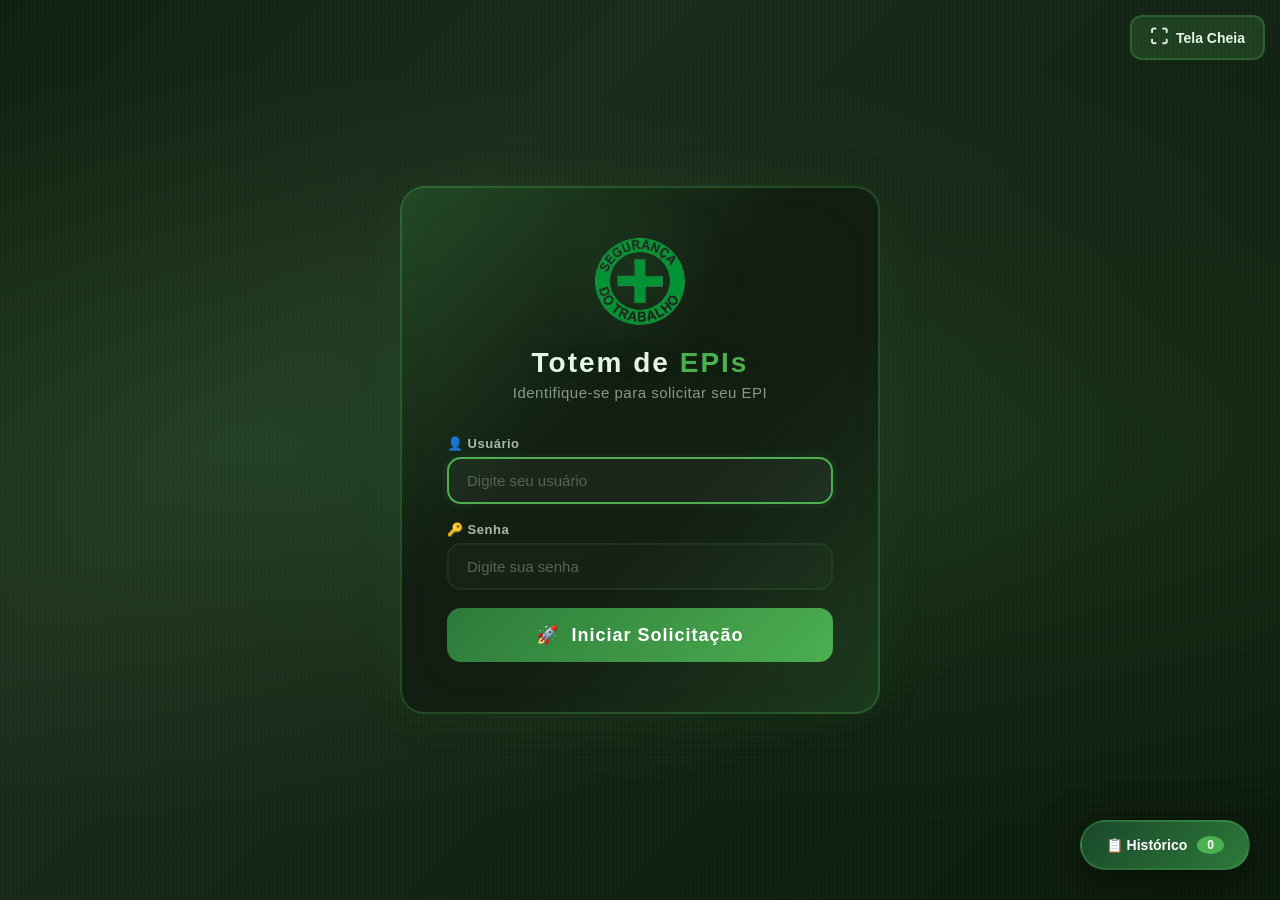
==== commit 70fc36aa: "ew ewew" ====
--- a/index.html
+++ b/index.html
@@ -6,7 +6,7 @@
     <title>Totem - Controle de EPIs</title>
     <style>
         /* ============================================================
-           TOTEM.CSS - Layout Completo com Bordas e Efeitos
+           TOTEM.CSS - Layout Completo
            ============================================================ */
         * {
             margin: 0;
@@ -14,21 +14,59 @@
             box-sizing: border-box;
         }
 
+        html, body {
+            width: 100%;
+            height: 100%;
+            overflow: hidden;
+        }
+
         body {
             font-family: 'Segoe UI', Tahoma, Geneva, Verdana, sans-serif;
             background: #0a0a0a;
-            min-height: 100vh;
             display: flex;
             align-items: center;
             justify-content: center;
+            min-height: 100vh;
+        }
+
+        /* ============================================================
+           BOTÃO TELA CHEIA
+           ============================================================ */
+        .btn-fullscreen {
+            position: fixed;
+            top: 15px;
+            right: 15px;
+            z-index: 9999;
+            padding: 10px 18px;
+            background: rgba(76, 175, 80, 0.2);
+            border: 2px solid rgba(76, 175, 80, 0.3);
+            border-radius: 12px;
+            color: #e8f5e9;
+            cursor: pointer;
+            font-size: 14px;
+            font-weight: 600;
+            transition: all 0.3s;
+            display: flex;
+            align-items: center;
+            gap: 8px;
+        }
+
+        .btn-fullscreen:hover {
+            background: rgba(76, 175, 80, 0.4);
+            border-color: rgba(76, 175, 80, 0.6);
+            transform: scale(1.05);
+        }
+
+        .btn-fullscreen .icon {
+            font-size: 18px;
         }
 
         /* ============================================================
            SCROLLBAR PERSONALIZADA
            ============================================================ */
         ::-webkit-scrollbar {
-            width: 8px;
-            height: 8px;
+            width: 6px;
+            height: 6px;
         }
         ::-webkit-scrollbar-track {
             background: #1a1a1a;
@@ -37,7 +75,6 @@
         ::-webkit-scrollbar-thumb {
             background: linear-gradient(180deg, #4CAF50, #2d7a3a);
             border-radius: 4px;
-            border: 1px solid #1a472a;
         }
         ::-webkit-scrollbar-thumb:hover {
             background: linear-gradient(180deg, #66BB6A, #4CAF50);
@@ -228,19 +265,18 @@
         }
 
         /* ============================================================
-           SISTEMA TOTEM
+           SISTEMA TOTEM - TELA CHEIA
            ============================================================ */
         #sistema {
             display: none;
             flex-direction: column;
             min-height: 100vh;
             width: 100%;
-            max-width: 1000px;
-            margin: 0 auto;
+            max-width: 100%;
+            margin: 0;
             background: rgba(12, 20, 12, 0.97);
-            box-shadow: 0 0 80px rgba(0,0,0,0.5);
-            border-left: 2px solid rgba(76, 175, 80, 0.1);
-            border-right: 2px solid rgba(76, 175, 80, 0.1);
+            box-shadow: none;
+            border: none;
             position: relative;
         }
 
@@ -417,7 +453,7 @@
         }
 
         /* ============================================================
-           ETAPA 1 - SOLICITAR
+           ETAPA 1 - SOLICITAR EPI
            ============================================================ */
         .solicitar-content {
             max-width: 600px;
@@ -569,10 +605,76 @@
         }
 
         /* ============================================================
-           ETAPA 2 - VALIDAÇÃO
+           ETAPA 1.5 - TÉCNICO A CAMINHO
+           ============================================================ */
+        .tecnico-caminho-content {
+            text-align: center;
+            padding: 40px 20px;
+        }
+
+        .tecnico-caminho-content .icone-tecnico {
+            font-size: 80px;
+            animation: bounceTecnico 2s infinite;
+        }
+
+        @keyframes bounceTecnico {
+            0%, 100% { transform: translateY(0); }
+            50% { transform: translateY(-20px); }
+        }
+
+        .tecnico-caminho-content h2 {
+            color: #e8f5e9;
+            font-size: 32px;
+            margin: 20px 0 10px;
+        }
+
+        .tecnico-caminho-content p {
+            color: #889988;
+            font-size: 18px;
+            margin-bottom: 10px;
+        }
+
+        .tecnico-caminho-content .status-tecnico {
+            display: inline-block;
+            padding: 8px 30px;
+            background: rgba(76, 175, 80, 0.15);
+            border: 1px solid rgba(76, 175, 80, 0.3);
+            border-radius: 20px;
+            color: #4CAF50;
+            font-size: 14px;
+            font-weight: 600;
+            margin-top: 10px;
+            animation: pulseText 1.5s infinite;
+        }
+
+        @keyframes pulseText {
+            0%, 100% { opacity: 1; }
+            50% { opacity: 0.5; }
+        }
+
+        .btn-tecnico-proximo {
+            margin-top: 30px;
+            padding: 16px 50px;
+            background: linear-gradient(135deg, #2d7a3a, #4CAF50);
+            color: white;
+            border: none;
+            border-radius: 14px;
+            font-size: 18px;
+            font-weight: 700;
+            cursor: pointer;
+            transition: all 0.3s;
+        }
+
+        .btn-tecnico-proximo:hover {
+            transform: translateY(-3px);
+            box-shadow: 0 10px 40px rgba(76, 175, 80, 0.3);
+        }
+
+        /* ============================================================
+           ETAPA 2 - VALIDAÇÃO TST (COM SENHA)
            ============================================================ */
         .validacao-content {
-            max-width: 600px;
+            max-width: 500px;
             margin: 0 auto;
         }
 
@@ -608,6 +710,54 @@
             font-weight: 700;
             color: #e8f5e9;
             margin-top: 4px;
+        }
+
+        /* Senha TST */
+        .tst-senha-area {
+            background: rgba(255, 255, 255, 0.02);
+            border: 1px solid rgba(76, 175, 80, 0.08);
+            border-radius: 14px;
+            padding: 20px;
+            margin: 20px 0;
+            text-align: center;
+        }
+
+        .tst-senha-area label {
+            color: #aabbab;
+            font-size: 14px;
+            font-weight: 600;
+            display: block;
+            margin-bottom: 10px;
+        }
+
+        .tst-senha-area input {
+            width: 100%;
+            max-width: 250px;
+            padding: 12px 18px;
+            border: 2px solid rgba(76, 175, 80, 0.2);
+            border-radius: 12px;
+            font-size: 16px;
+            background: rgba(255, 255, 255, 0.03);
+            color: #e8f5e9;
+            outline: none;
+            text-align: center;
+            letter-spacing: 3px;
+        }
+
+        .tst-senha-area input:focus {
+            border-color: #4CAF50;
+            box-shadow: 0 0 0 4px rgba(76, 175, 80, 0.1);
+        }
+
+        .tst-senha-area .erro-senha-tst {
+            color: #ef9a9a;
+            font-size: 13px;
+            margin-top: 8px;
+            display: none;
+        }
+
+        .tst-senha-area .erro-senha-tst.visible {
+            display: block;
         }
 
         .checkbox-group-validacao {
@@ -644,12 +794,7 @@
             flex-shrink: 0;
         }
 
-        /* ============================================================
-           BOTÕES DE NAVEGAÇÃO
-           ============================================================ */
-        .botoes-validacao,
-        .botoes-assinatura-final,
-        .botoes-finalizacao {
+        .botoes-validacao {
             display: flex;
             gap: 15px;
             margin-top: 28px;
@@ -776,8 +921,8 @@
 
         .btn-limpar {
             padding: 12px 30px;
-            background: rgba(255, 0, 0, 0.1);
-            border: 2px solid rgba(255, 0, 0, 0.2);
+            background: rgba(255, 0, 0, 0.15);
+            border: 2px solid rgba(255, 0, 0, 0.25);
             border-radius: 12px;
             color: #ef9a9a;
             cursor: pointer;
@@ -787,7 +932,7 @@
         }
 
         .btn-limpar:hover {
-            background: rgba(255, 0, 0, 0.2);
+            background: rgba(255, 0, 0, 0.25);
             border-color: rgba(255, 0, 0, 0.4);
             color: #ffcdd2;
             transform: scale(1.02);
@@ -823,6 +968,12 @@
             background: rgba(76, 175, 80, 0.1);
             color: #81C784;
             border: 1px solid rgba(76, 175, 80, 0.15);
+        }
+
+        .botoes-assinatura-final {
+            display: flex;
+            gap: 15px;
+            margin-top: 28px;
         }
 
         .btn-finalizar {
@@ -932,6 +1083,46 @@
             font-weight: 700;
             color: #e8f5e9;
             margin-top: 3px;
+        }
+
+        .assinatura-miniatura {
+            display: flex;
+            align-items: center;
+            gap: 15px;
+            margin: 15px 0 25px 0;
+            padding: 15px 20px;
+            background: rgba(255, 255, 255, 0.02);
+            border-radius: 12px;
+            border: 1px solid rgba(76, 175, 80, 0.08);
+            justify-content: center;
+            flex-wrap: wrap;
+        }
+
+        .assinatura-miniatura .assinatura-label {
+            font-size: 12px;
+            color: #667766;
+            font-weight: 600;
+            text-transform: uppercase;
+            letter-spacing: 0.5px;
+        }
+
+        .assinatura-miniatura canvas {
+            border: 1px solid rgba(76, 175, 80, 0.15);
+            border-radius: 8px;
+            background: rgba(255, 255, 255, 0.02);
+            max-width: 200px;
+            max-height: 60px;
+        }
+
+        .assinatura-miniatura .sem-assinatura {
+            color: #667766;
+            font-size: 13px;
+        }
+
+        .botoes-finalizacao {
+            display: flex;
+            gap: 15px;
+            margin-top: 28px;
         }
 
         .btn-nova-solicitacao {
@@ -1136,7 +1327,6 @@
             color: #ffcdd2;
         }
 
-        /* Tela de senha do histórico */
         .historico-senha-area {
             text-align: center;
             padding: 30px 0;
@@ -1196,7 +1386,6 @@
             display: block;
         }
 
-        /* Lista do histórico */
         .historico-lista-container {
             display: none;
         }
@@ -1410,6 +1599,32 @@
                 font-size: 10px;
                 padding: 1px 8px;
             }
+
+            .assinatura-miniatura {
+                flex-direction: column;
+                align-items: center;
+                gap: 10px;
+            }
+
+            .assinatura-miniatura canvas {
+                max-width: 100%;
+                max-height: 50px;
+            }
+
+            .btn-fullscreen {
+                top: 10px;
+                right: 10px;
+                padding: 6px 12px;
+                font-size: 12px;
+            }
+
+            .tecnico-caminho-content h2 {
+                font-size: 24px;
+            }
+
+            .tecnico-caminho-content .icone-tecnico {
+                font-size: 60px;
+            }
         }
 
         @media (max-width: 480px) {
@@ -1480,12 +1695,24 @@
             .modal-conteudo {
                 padding: 15px;
             }
+
+            .btn-fullscreen {
+                padding: 4px 10px;
+                font-size: 10px;
+                top: 5px;
+                right: 5px;
+            }
         }
     </style>
 </head>
 <body>
 
-    <!-- ==================== TELA DE LOGIN (SEMPRE VISÍVEL INICIALMENTE) ==================== -->
+    <!-- ==================== BOTÃO TELA CHEIA ==================== -->
+    <button class="btn-fullscreen" onclick="toggleFullScreen()">
+        <span class="icon">⛶</span> Tela Cheia
+    </button>
+
+    <!-- ==================== TELA DE LOGIN ==================== -->
     <div id="loginScreen" class="login-container">
         <div class="login-box">
             <div class="login-header">
@@ -1493,21 +1720,16 @@
                 <h1>Totem de <span>EPIs</span></h1>
                 <p>Identifique-se para solicitar seu EPI</p>
             </div>
-            
+
             <div class="login-form">
                 <div class="form-group">
-                    <label>👤 Nome do Trabalhador</label>
-                    <input type="text" id="nomeTrabalhador" placeholder="Digite seu nome completo" autofocus>
+                    <label>👤 Usuário</label>
+                    <input type="text" id="nomeTrabalhador" placeholder="Digite seu usuário" autofocus>
                 </div>
                 
                 <div class="form-group">
-                    <label>🔑 Código do Trabalhador</label>
-                    <input type="text" id="codigoTrabalhador" placeholder="Digite seu código de acesso">
-                </div>
-
-                <div class="form-group">
-                    <label>🏗️ Função</label>
-                    <input type="text" id="funcaoTrabalhador" placeholder="Sua função no trabalho">
+                    <label>🔑 Senha</label>
+                    <input type="password" id="codigoTrabalhador" placeholder="Digite sua senha">
                 </div>
 
                 <button id="btnIniciar" class="btn-login">
@@ -1524,7 +1746,7 @@
         <!-- ======== TOPO DO TOTEM ======== -->
         <header class="totem-header">
             <div class="totem-header-left">
-                <img src="../img/logo.png" alt="Logo" class="header-logo">
+                <img src="logo.png" alt="Logo" class="header-logo">
                 <div>
                     <h1>Totem de <span>EPIs</span></h1>
                     <span class="header-sub">Sistema de Solicitação e Validação</span>
@@ -1534,6 +1756,7 @@
                 <span class="trabalhador-info">
                     👤 <strong id="headerTrabalhador">-</strong>
                     <span id="headerCodigo">-</span>
+                    <span id="headerTipo" style="display:block;font-size:11px;color:#4CAF50;"></span>
                 </span>
             </div>
         </header>
@@ -1545,7 +1768,7 @@
             <section id="etapaSolicitar" class="etapa-page active">
                 <div class="etapa-wrapper">
                     <div class="etapa-header">
-                        <div class="etapa-badge">Passo 1 de 3</div>
+                        <div class="etapa-badge">Passo 1 de 4</div>
                         <h2>📦 Solicitar EPI</h2>
                         <p>Selecione o Equipamento de Proteção Individual que você precisa</p>
                     </div>
@@ -1581,7 +1804,7 @@
 
                         <div class="form-group">
                             <label>📦 Quantidade</label>
-                            <input type="number" id="quantidadeEPI" value="1" min="1" max="10">
+                            <input type="number" id="quantidadeEPI" value="1" min="1" max="1">
                         </div>
 
                         <div class="form-group">
@@ -1589,20 +1812,36 @@
                             <textarea id="observacaoEPI" rows="2" placeholder="Alguma observação sobre a solicitação..."></textarea>
                         </div>
 
-                        <button class="btn-proximo-solicitar" onclick="irParaValidacao()">
+                        <button class="btn-proximo-solicitar" onclick="irParaTecnicoCaminho()">
                             Solicitar EPI → <span class="btn-icon">➜</span>
                         </button>
                     </div>
                 </div>
             </section>
 
+            <!-- ===== ETAPA 1.5: TÉCNICO A CAMINHO ===== -->
+            <section id="etapaTecnico" class="etapa-page" style="display:none;">
+                <div class="etapa-wrapper">
+                    <div class="tecnico-caminho-content">
+                        <div class="icone-tecnico">👷</div>
+                        <h2>🔧 Técnico a Caminho</h2>
+                        <p>Aguarde, um técnico está indo até você para validar a entrega.</p>
+                        <div class="status-tecnico">⏳ Aguardando...</div>
+                        <br>
+                        <button class="btn-tecnico-proximo" onclick="irParaValidacao()">
+                            Técnico Chegou → <span class="btn-icon">➜</span>
+                        </button>
+                    </div>
+                </div>
+            </section>
+
             <!-- ===== ETAPA 2: VALIDAÇÃO TST ===== -->
             <section id="etapaValidacao" class="etapa-page" style="display:none;">
                 <div class="etapa-wrapper">
                     <div class="etapa-header">
-                        <div class="etapa-badge">Passo 2 de 3</div>
+                        <div class="etapa-badge">Passo 2 de 4</div>
                         <h2>🔒 Validação do TST</h2>
-                        <p>Um responsável do TST deve validar a solicitação</p>
+                        <p>O técnico deve validar a solicitação</p>
                     </div>
 
                     <div class="validacao-content">
@@ -1623,6 +1862,13 @@
                             </div>
                         </div>
 
+                        <!-- SENHA TST -->
+                        <div class="tst-senha-area">
+                            <label>🔑 Digite a senha do TST</label>
+                            <input type="password" id="senhaTST" placeholder="Senha do TST" maxlength="10">
+                            <div id="erroSenhaTST" class="erro-senha-tst">❌ Senha incorreta! Tente novamente.</div>
+                        </div>
+
                         <div class="form-group">
                             <label>👷 Nome do Responsável TST *</label>
                             <input type="text" id="responsavelTST" placeholder="Digite o nome do responsável" autofocus>
@@ -1645,7 +1891,7 @@
                         </div>
 
                         <div class="botoes-validacao">
-                            <button class="btn-voltar" onclick="voltarSolicitar()">← Voltar</button>
+                            <button class="btn-voltar" onclick="voltarTecnico()">← Voltar</button>
                             <button class="btn-proximo" onclick="irParaAssinatura()">
                                 Validar e Prosseguir → <span class="btn-icon">➜</span>
                             </button>
@@ -1658,7 +1904,7 @@
             <section id="etapaAssinatura" class="etapa-page" style="display:none;">
                 <div class="etapa-wrapper">
                     <div class="etapa-header">
-                        <div class="etapa-badge">Passo 3 de 3</div>
+                        <div class="etapa-badge">Passo 3 de 4</div>
                         <h2>✍️ Assinatura do Trabalhador</h2>
                         <p>Assine para confirmar o recebimento do EPI</p>
                     </div>
@@ -1704,7 +1950,7 @@
                 </div>
             </section>
 
-            <!-- ===== FINALIZAÇÃO ===== -->
+            <!-- ===== ETAPA 4: FINALIZAÇÃO ===== -->
             <section id="etapaHistorico" class="etapa-page" style="display:none;">
                 <div class="etapa-wrapper historico-wrapper">
                     <div class="etapa-header">
@@ -1747,6 +1993,12 @@
                             </div>
                         </div>
 
+                        <div class="assinatura-miniatura">
+                            <span class="assinatura-label">✍️ Assinatura do Trabalhador:</span>
+                            <canvas id="assinaturaMiniatura" width="200" height="60"></canvas>
+                            <span class="sem-assinatura" id="semAssinatura" style="display:none;">❌ Nenhuma assinatura registrada</span>
+                        </div>
+
                         <div class="botoes-finalizacao">
                             <button class="btn-nova-solicitacao" onclick="novaSolicitacao()">
                                 🔄 Nova Solicitação
@@ -1786,7 +2038,6 @@
                 </div>
             </div>
 
-            <!-- Tela de Senha -->
             <div id="senhaHistoricoArea" class="historico-senha-area">
                 <p>🔒 Digite a senha para visualizar o histórico</p>
                 <input type="password" id="senhaHistorico" placeholder="Digite a senha" maxlength="10">
@@ -1795,16 +2046,28 @@
                 <div id="erroSenha" class="erro-senha">❌ Senha incorreta! Tente novamente.</div>
             </div>
 
-            <!-- Lista do Histórico -->
             <div id="historicoListaContainer" class="historico-lista-container">
-                <div id="listaHistorico" class="modal-historico-lista">
-                    <!-- Lista gerada pelo JavaScript -->
-                </div>
+                <div id="listaHistorico" class="modal-historico-lista"></div>
             </div>
         </div>
     </div>
 
     <script>
+        // ============================================================
+        // FUNÇÃO TELA CHEIA
+        // ============================================================
+        function toggleFullScreen() {
+            if (!document.fullscreenElement) {
+                document.documentElement.requestFullscreen().catch(err => {
+                    alert('⚠️ Não foi possível entrar em tela cheia.');
+                });
+            } else {
+                if (document.exitFullscreen) {
+                    document.exitFullscreen();
+                }
+            }
+        }
+
         // ============================================================
         // APP.JS - TOTEM DE AUTORATENDIMENTO
         // ============================================================
@@ -1812,23 +2075,32 @@
             dadosSolicitacao: {},
             registros: [],
             senhaHistorico: '1234',
+            senhaTST: '1234',
             historicoDesbloqueado: false,
+            usuarioAtual: null,
+            tipoUsuario: null,
+            assinaturaSalva: null,
+
+            contas: {
+                trabalhadores: [
+                    { nome: 'João Silva', codigo: '123', funcao: 'Operador' },
+                    { nome: 'Maria Santos', codigo: '456', funcao: 'Técnica' },
+                    { nome: 'Carlos Lima', codigo: '789', funcao: 'Mecânico' }
+                ],
+                tst: { nome: 'TST Responsável', codigo: '1234', funcao: 'TST' }
+            },
 
             init() {
-                // CARREGAR REGISTROS SEMPRE
                 this.carregarRegistros();
                 this.atualizarBadge();
 
-                // SEMPRE MOSTRAR A TELA DE LOGIN PRIMEIRO
                 document.getElementById('loginScreen').style.display = 'flex';
                 document.getElementById('sistema').style.display = 'none';
 
-                // Configurar botão de login
                 document.getElementById('btnIniciar').addEventListener('click', () => {
                     this.iniciarSolicitacao();
                 });
 
-                // Enter para avançar no login
                 document.getElementById('codigoTrabalhador').addEventListener('keypress', (e) => {
                     if (e.key === 'Enter') {
                         e.preventDefault();
@@ -1843,7 +2115,6 @@
                     }
                 });
 
-                // Enter para senha do histórico
                 document.getElementById('senhaHistorico').addEventListener('keypress', (e) => {
                     if (e.key === 'Enter') {
                         e.preventDefault();
@@ -1851,24 +2122,39 @@
                     }
                 });
 
-                // Foco inicial no nome
+                document.getElementById('senhaTST').addEventListener('keypress', (e) => {
+                    if (e.key === 'Enter') {
+                        e.preventDefault();
+                        // Não faz nada, o usuário deve clicar no botão
+                    }
+                });
+
                 document.getElementById('nomeTrabalhador').focus();
 
-                // Fechar modal com ESC
                 document.addEventListener('keydown', (e) => {
                     if (e.key === 'Escape') {
                         fecharHistorico();
                     }
                 });
 
-                // Fechar modal clicando fora
                 document.getElementById('modalHistorico').addEventListener('click', (e) => {
                     if (e.target === e.currentTarget) {
                         fecharHistorico();
                     }
                 });
 
-                // Limpar dados de sessão ao carregar a página
+                // ===== PROTEÇÃO AO FECHAR A ABA =====
+                window.addEventListener('beforeunload', (e) => {
+                    if (document.getElementById('sistema').style.display === 'flex') {
+                        const senha = prompt('🔒 Digite a senha para sair do sistema:');
+                        if (senha !== this.senhaHistorico) {
+                            e.preventDefault();
+                            e.returnValue = 'Senha incorreta! Você não pode fechar o sistema.';
+                            return e.returnValue;
+                        }
+                    }
+                });
+
                 localStorage.removeItem('trabalhadorNome');
                 localStorage.removeItem('trabalhadorCodigo');
                 localStorage.removeItem('trabalhadorFuncao');
@@ -1894,8 +2180,17 @@
             atualizarHeader() {
                 const nome = localStorage.getItem('trabalhadorNome') || '-';
                 const codigo = localStorage.getItem('trabalhadorCodigo') || '-';
+                const tipo = localStorage.getItem('tipoUsuario') || '';
                 document.getElementById('headerTrabalhador').textContent = nome;
                 document.getElementById('headerCodigo').textContent = codigo;
+                const tipoEl = document.getElementById('headerTipo');
+                if (tipo === 'tst') {
+                    tipoEl.textContent = '🔒 TST';
+                    tipoEl.style.color = '#FF9800';
+                } else {
+                    tipoEl.textContent = '👷 Trabalhador';
+                    tipoEl.style.color = '#4CAF50';
+                }
             },
 
             atualizarResumo() {
@@ -1905,33 +2200,64 @@
                 document.getElementById('resumoCodigo').textContent = codigo;
             },
 
+            verificarLogin(nome, codigo) {
+                if (nome.toLowerCase() === 'tst' && codigo === '1234') {
+                    this.tipoUsuario = 'tst';
+                    return { nome: 'TST Responsável', codigo: '1234', funcao: 'TST' };
+                }
+
+                for (let t of this.contas.trabalhadores) {
+                    if (t.nome.toLowerCase() === nome.toLowerCase() && t.codigo === codigo) {
+                        this.tipoUsuario = 'trabalhador';
+                        return t;
+                    }
+                }
+
+                for (let t of this.contas.trabalhadores) {
+                    if (t.nome.toLowerCase() === nome.toLowerCase()) {
+                        this.tipoUsuario = 'trabalhador';
+                        return t;
+                    }
+                }
+
+                return null;
+            },
+
             iniciarSolicitacao() {
                 const nome = document.getElementById('nomeTrabalhador').value.trim();
                 const codigo = document.getElementById('codigoTrabalhador').value.trim();
-                const funcao = document.getElementById('funcaoTrabalhador').value.trim();
                 const erro = document.getElementById('mensagemErro');
 
                 if (!nome) {
-                    erro.textContent = '❌ Por favor, informe seu nome!';
+                    erro.textContent = '❌ Por favor, informe seu usuário!';
                     erro.style.display = 'block';
                     document.getElementById('nomeTrabalhador').focus();
                     return;
                 }
 
                 if (!codigo) {
-                    erro.textContent = '❌ Por favor, informe seu código!';
+                    erro.textContent = '❌ Por favor, informe sua senha!';
                     erro.style.display = 'block';
                     document.getElementById('codigoTrabalhador').focus();
                     return;
                 }
 
+                const usuario = this.verificarLogin(nome, codigo);
+                if (!usuario) {
+                    erro.textContent = '❌ Usuário ou senha incorretos! Tente novamente.';
+                    erro.style.display = 'block';
+                    document.getElementById('nomeTrabalhador').focus();
+                    return;
+                }
+
                 erro.style.display = 'none';
 
-                localStorage.setItem('trabalhadorNome', nome);
-                localStorage.setItem('trabalhadorCodigo', codigo);
-                localStorage.setItem('trabalhadorFuncao', funcao);
-
-                // Mostrar sistema e esconder login
+                this.usuarioAtual = usuario;
+                localStorage.setItem('trabalhadorNome', usuario.nome);
+                localStorage.setItem('trabalhadorCodigo', usuario.codigo);
+                localStorage.setItem('trabalhadorFuncao', usuario.funcao || '-');
+                localStorage.setItem('tipoUsuario', this.tipoUsuario);
+
                 document.getElementById('loginScreen').style.display = 'none';
                 document.getElementById('sistema').style.display = 'flex';
 
@@ -1963,7 +2289,7 @@
                 const canvas = document.getElementById('canvasAssinatura');
                 if (!canvas) return;
 
-                // Remover event listeners antigos
+                // REMOVER EVENT LISTENERS ANTIGOS E RECRIAR
                 const novoCanvas = canvas.cloneNode(true);
                 canvas.parentNode.replaceChild(novoCanvas, canvas);
                 
@@ -1977,6 +2303,7 @@
                 novoCanvas.style.width = width + 'px';
                 novoCanvas.style.height = height + 'px';
 
+                // FUNÇÃO DE LIMPAR
                 const limparCanvas = function() {
                     ctx.fillStyle = 'rgba(255,255,255,0.02)';
                     ctx.fillRect(0, 0, novoCanvas.width, novoCanvas.height);
@@ -1994,6 +2321,15 @@
                         statusEl.style.display = 'none';
                         statusEl.className = 'assinatura-status';
                     }
+                    
+                    const miniatura = document.getElementById('assinaturaMiniatura');
+                    if (miniatura) {
+                        const miniCtx = miniatura.getContext('2d');
+                        miniCtx.clearRect(0, 0, miniatura.width, miniatura.height);
+                    }
+                    
+                    app.assinaturaSalva = null;
+                    localStorage.removeItem('assinaturaSalva');
                 };
 
                 let desenhando = false;
@@ -2052,12 +2388,12 @@
                 novoCanvas.addEventListener('touchcancel', pararDesenho, { passive: false });
 
                 novoCanvas._limpar = limparCanvas;
-                window._limparAssinaturaGlobal = limparCanvas;
+                window.limparAssinaturaGlobal = limparCanvas;
                 
                 limparCanvas();
             },
 
-            irParaValidacao() {
+            irParaTecnicoCaminho() {
                 const epi = document.getElementById('epiSelect').value;
                 const quantidade = document.getElementById('quantidadeEPI').value || 1;
                 const observacao = document.getElementById('observacaoEPI').value.trim();
@@ -2076,6 +2412,14 @@
                     observacao: observacao
                 };
 
+                this.mostrarEtapa('etapaTecnico');
+            },
+
+            voltarTecnico() {
+                this.mostrarEtapa('etapaTecnico');
+            },
+
+            irParaValidacao() {
                 document.getElementById('validacaoNome').textContent = this.dadosSolicitacao.nome;
                 document.getElementById('validacaoEpi').textContent = this.dadosSolicitacao.epi;
                 document.getElementById('validacaoQtd').textContent = this.dadosSolicitacao.quantidade;
@@ -2089,6 +2433,22 @@
             },
 
             irParaAssinatura() {
+                // VERIFICAR SENHA TST
+                const senhaTST = document.getElementById('senhaTST').value.trim();
+                const erroSenha = document.getElementById('erroSenhaTST');
+
+                if (senhaTST !== this.senhaTST) {
+                    erroSenha.classList.add('visible');
+                    document.getElementById('senhaTST').value = '';
+                    document.getElementById('senhaTST').focus();
+                    setTimeout(() => {
+                        erroSenha.classList.remove('visible');
+                    }, 3000);
+                    return;
+                }
+
+                erroSenha.classList.remove('visible');
+
                 const responsavel = document.getElementById('responsavelTST').value.trim();
                 const confirmacao = document.getElementById('confirmacaoTST').checked;
                 const treinamento = document.getElementById('treinamentoTST').checked;
@@ -2132,6 +2492,10 @@
                     alert('❌ Por favor, realize a assinatura antes de finalizar!');
                     return;
                 }
+
+                // SALVAR A ASSINATURA
+                this.assinaturaSalva = dataUrl;
+                localStorage.setItem('assinaturaSalva', dataUrl);
 
                 const registro = {
                     id: Date.now(),
@@ -2160,8 +2524,36 @@
                 document.getElementById('histTST').textContent = registro.responsavelTST;
                 document.getElementById('histData').textContent = `${registro.data} ${registro.hora}`;
 
+                this.mostrarAssinaturaMiniatura(dataUrl);
+
                 this.mostrarEtapa('etapaHistorico');
                 this.atualizarBadge();
+            },
+
+            mostrarAssinaturaMiniatura(dataUrl) {
+                const miniaturaCanvas = document.getElementById('assinaturaMiniatura');
+                const semAssinatura = document.getElementById('semAssinatura');
+                
+                if (dataUrl && dataUrl.length > 1000) {
+                    const img = new Image();
+                    img.onload = function() {
+                        const ctx = miniaturaCanvas.getContext('2d');
+                        miniaturaCanvas.width = 200;
+                        miniaturaCanvas.height = 60;
+                        ctx.clearRect(0, 0, 200, 60);
+                        ctx.drawImage(img, 0, 0, 200, 60);
+                        semAssinatura.style.display = 'none';
+                        miniaturaCanvas.style.display = 'block';
+                    };
+                    img.onerror = function() {
+                        miniaturaCanvas.style.display = 'none';
+                        semAssinatura.style.display = 'block';
+                    };
+                    img.src = dataUrl;
+                } else {
+                    miniaturaCanvas.style.display = 'none';
+                    semAssinatura.style.display = 'block';
+                }
             },
 
             novaSolicitacao() {
@@ -2171,16 +2563,13 @@
                 document.getElementById('observacaoEPI').value = '';
                 document.getElementById('responsavelTST').value = '';
                 document.getElementById('registroTST').value = '';
+                document.getElementById('senhaTST').value = '';
                 document.getElementById('confirmacaoTST').checked = false;
                 document.getElementById('treinamentoTST').checked = false;
-
-                if (typeof window._limparAssinaturaGlobal === 'function') {
-                    window._limparAssinaturaGlobal();
-                } else {
-                    const canvas = document.getElementById('canvasAssinatura');
-                    if (canvas && canvas._limpar) {
-                        canvas._limpar();
-                    }
+                document.getElementById('erroSenhaTST').classList.remove('visible');
+
+                if (typeof window.limparAssinaturaGlobal === 'function') {
+                    window.limparAssinaturaGlobal();
                 }
 
                 const statusEl = document.getElementById('assinaturaStatus');
@@ -2198,13 +2587,13 @@
                     localStorage.removeItem('trabalhadorNome');
                     localStorage.removeItem('trabalhadorCodigo');
                     localStorage.removeItem('trabalhadorFuncao');
+                    localStorage.removeItem('tipoUsuario');
                     
                     document.getElementById('sistema').style.display = 'none';
                     document.getElementById('loginScreen').style.display = 'flex';
                     
                     document.getElementById('nomeTrabalhador').value = '';
                     document.getElementById('codigoTrabalhador').value = '';
-                    document.getElementById('funcaoTrabalhador').value = '';
                     document.getElementById('mensagemErro').style.display = 'none';
                     
                     document.getElementById('nomeTrabalhador').focus();
@@ -2292,6 +2681,8 @@
                             tr:hover { background: #f5f5f5; }
                             .status { color: #4CAF50; font-weight: bold; }
                             .footer { text-align: center; margin-top: 30px; color: #999; font-size: 12px; border-top: 1px solid #ddd; padding-top: 15px; }
+                            .assinatura-section { margin-top: 30px; padding: 20px; border: 1px solid #ddd; border-radius: 8px; text-align: center; }
+                            .assinatura-section img { max-width: 200px; max-height: 60px; border: 1px solid #ccc; padding: 5px; background: #f9f9f9; margin: 5px; }
                         </style>
                     </head>
                     <body>
@@ -2333,6 +2724,22 @@
                 htmlContent += `
                             </tbody>
                         </table>
+                `;
+
+                htmlContent += `<div class="assinatura-section"><h3>✍️ Assinaturas dos Trabalhadores</h3>`;
+                registrosOrdenados.forEach(r => {
+                    if (r.assinatura && r.assinatura.length > 1000) {
+                        htmlContent += `
+                            <div style="margin:10px 0;padding:10px;border-bottom:1px solid #eee;">
+                                <p><strong>${r.funcionario}</strong> - ${r.data} ${r.hora || ''}</p>
+                                <img src="${r.assinatura}" alt="Assinatura de ${r.funcionario}">
+                            </div>
+                        `;
+                    }
+                });
+                htmlContent += `</div>`;
+
+                htmlContent += `
                         <div class="footer">
                             <p>Sistema de Controle de EPIs - Totem de Autoatendimento</p>
                             <p>Documento gerado automaticamente</p>
@@ -2384,7 +2791,9 @@
         // ============================================================
         // FUNÇÕES GLOBAIS
         // ============================================================
+        function irParaTecnicoCaminho() { if (app) app.irParaTecnicoCaminho(); }
         function irParaValidacao() { if (app) app.irParaValidacao(); }
+        function voltarTecnico() { if (app) app.voltarTecnico(); }
         function voltarSolicitar() { if (app) app.voltarSolicitar(); }
         function irParaAssinatura() { if (app) app.irParaAssinatura(); }
         function voltarValidacao() { if (app) app.voltarValidacao(); }
@@ -2393,8 +2802,8 @@
         function sairTotem() { if (app) app.sairTotem(); }
 
         function limparAssinatura() {
-            if (typeof window._limparAssinaturaGlobal === 'function') {
-                window._limparAssinaturaGlobal();
+            if (typeof window.limparAssinaturaGlobal === 'function') {
+                window.limparAssinaturaGlobal();
                 const statusEl = document.getElementById('assinaturaStatus');
                 if (statusEl) {
                     statusEl.style.display = 'none';
@@ -2405,44 +2814,32 @@
 
             const canvas = document.getElementById('canvasAssinatura');
             if (canvas) {
-                if (canvas._limpar) {
-                    canvas._limpar();
-                } else {
-                    const wrapper = canvas.parentElement;
-                    if (wrapper) {
-                        const novoCanvas = document.createElement('canvas');
-                        novoCanvas.id = 'canvasAssinatura';
-                        const width = Math.min(wrapper.clientWidth - 6, 600);
-                        const height = 200;
-                        novoCanvas.width = width;
-                        novoCanvas.height = height;
-                        novoCanvas.style.width = width + 'px';
-                        novoCanvas.style.height = height + 'px';
-                        
-                        const ctx = novoCanvas.getContext('2d');
-                        ctx.fillStyle = 'rgba(255,255,255,0.02)';
-                        ctx.fillRect(0, 0, novoCanvas.width, novoCanvas.height);
-                        ctx.strokeStyle = 'rgba(76, 175, 80, 0.15)';
-                        ctx.lineWidth = 1;
-                        ctx.strokeRect(0, 0, novoCanvas.width, novoCanvas.height);
-                        ctx.fillStyle = 'rgba(85, 102, 85, 0.3)';
-                        ctx.font = '16px Arial';
-                        ctx.textAlign = 'center';
-                        ctx.textBaseline = 'middle';
-                        ctx.fillText('Assine aqui', novoCanvas.width / 2, novoCanvas.height / 2);
-                        
-                        wrapper.replaceChild(novoCanvas, canvas);
-                        setTimeout(() => {
-                            if (app) app.iniciarAssinatura();
-                        }, 100);
-                    }
-                }
-            }
-
-            const statusEl = document.getElementById('assinaturaStatus');
-            if (statusEl) {
-                statusEl.style.display = 'none';
-                statusEl.className = 'assinatura-status';
+                const ctx = canvas.getContext('2d');
+                ctx.fillStyle = 'rgba(255,255,255,0.02)';
+                ctx.fillRect(0, 0, canvas.width, canvas.height);
+                ctx.strokeStyle = 'rgba(76, 175, 80, 0.15)';
+                ctx.lineWidth = 1;
+                ctx.strokeRect(0, 0, canvas.width, canvas.height);
+                ctx.fillStyle = 'rgba(85, 102, 85, 0.3)';
+                ctx.font = '16px Arial';
+                ctx.textAlign = 'center';
+                ctx.textBaseline = 'middle';
+                ctx.fillText('Assine aqui', canvas.width / 2, canvas.height / 2);
+                
+                const statusEl = document.getElementById('assinaturaStatus');
+                if (statusEl) {
+                    statusEl.style.display = 'none';
+                    statusEl.className = 'assinatura-status';
+                }
+                
+                const miniatura = document.getElementById('assinaturaMiniatura');
+                if (miniatura) {
+                    const miniCtx = miniatura.getContext('2d');
+                    miniCtx.clearRect(0, 0, miniatura.width, miniatura.height);
+                }
+                
+                app.assinaturaSalva = null;
+                localStorage.removeItem('assinaturaSalva');
             }
         }
 
@@ -2456,13 +2853,16 @@
                 return;
             }
 
+            app.assinaturaSalva = dataUrl;
+            localStorage.setItem('assinaturaSalva', dataUrl);
+
             const statusEl = document.getElementById('assinaturaStatus');
             if (statusEl) {
                 statusEl.textContent = '✅ Assinatura realizada com sucesso!';
                 statusEl.className = 'assinatura-status sucesso';
             }
 
-            localStorage.setItem('assinaturaSalva', dataUrl);
+            alert('✅ Assinatura salva com sucesso!');
         }
 
         function abrirHistorico() {
@@ -2509,4 +2909,4 @@
     </script>
 
 </body>
-</html>
+</html>
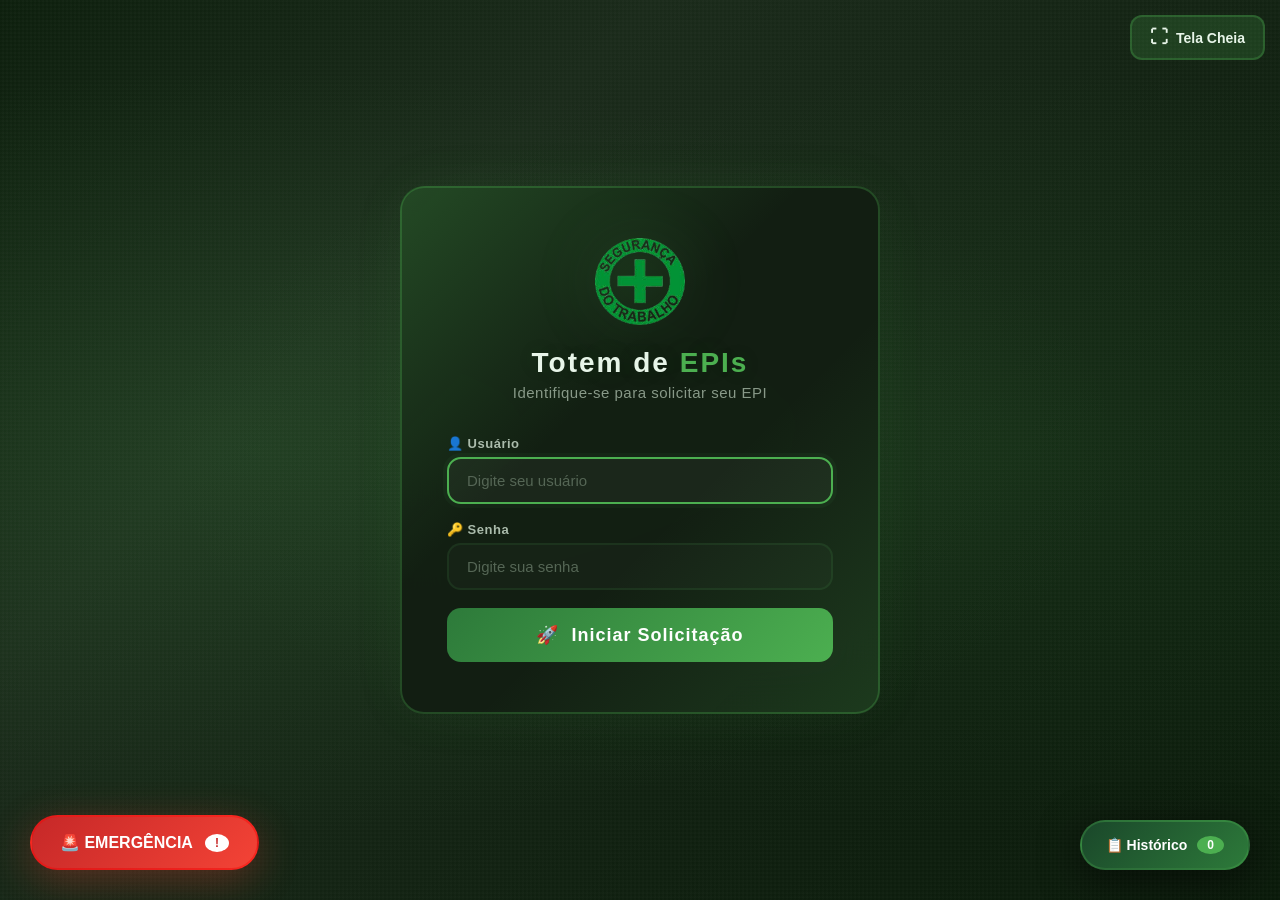
==== commit 8c096096: "sa sasa" ====
--- a/index.html
+++ b/index.html
@@ -62,6 +62,59 @@
         }
 
         /* ============================================================
+           BOTÃO EMERGÊNCIA FLUTUANTE
+           ============================================================ */
+        .btn-emergencia-flutuante {
+            position: fixed;
+            bottom: 30px;
+            left: 30px;
+            z-index: 9999;
+            padding: 16px 28px;
+            background: linear-gradient(135deg, #c62828, #f44336);
+            color: white;
+            border: 2px solid rgba(255, 0, 0, 0.4);
+            border-radius: 50px;
+            font-size: 16px;
+            font-weight: 800;
+            cursor: pointer;
+            transition: all 0.3s;
+            display: flex;
+            align-items: center;
+            gap: 12px;
+            box-shadow: 0 10px 40px rgba(244, 67, 54, 0.3);
+            animation: pulseEmergencia 2s infinite;
+        }
+
+        .btn-emergencia-flutuante:hover {
+            transform: scale(1.08);
+            box-shadow: 0 15px 50px rgba(244, 67, 54, 0.5);
+        }
+
+        .btn-emergencia-flutuante .badge-emergencia {
+            background: white;
+            color: #c62828;
+            border-radius: 50%;
+            padding: 2px 10px;
+            font-size: 12px;
+            font-weight: 700;
+        }
+
+        .btn-emergencia-flutuante.ativo {
+            animation: pulseEmergenciaRapido 0.5s infinite;
+            background: linear-gradient(135deg, #b71c1c, #ff0000);
+        }
+
+        @keyframes pulseEmergencia {
+            0%, 100% { transform: scale(1); }
+            50% { transform: scale(1.05); }
+        }
+
+        @keyframes pulseEmergenciaRapido {
+            0%, 100% { transform: scale(1); }
+            50% { transform: scale(1.08); }
+        }
+
+        /* ============================================================
            SCROLLBAR PERSONALIZADA
            ============================================================ */
         ::-webkit-scrollbar {
@@ -75,9 +128,6 @@
         ::-webkit-scrollbar-thumb {
             background: linear-gradient(180deg, #4CAF50, #2d7a3a);
             border-radius: 4px;
-        }
-        ::-webkit-scrollbar-thumb:hover {
-            background: linear-gradient(180deg, #66BB6A, #4CAF50);
         }
 
         /* ============================================================
@@ -115,9 +165,7 @@
             padding: 50px 45px;
             border-radius: 24px;
             border: 2px solid rgba(76, 175, 80, 0.3);
-            box-shadow: 
-                0 0 60px rgba(76, 175, 80, 0.05),
-                inset 0 0 60px rgba(76, 175, 80, 0.02);
+            box-shadow: 0 0 60px rgba(76, 175, 80, 0.05);
             max-width: 480px;
             width: 100%;
             position: relative;
@@ -203,7 +251,7 @@
 
         .login-form input:focus {
             border-color: #4CAF50;
-            box-shadow: 0 0 0 4px rgba(76, 175, 80, 0.1), inset 0 0 20px rgba(76, 175, 80, 0.02);
+            box-shadow: 0 0 0 4px rgba(76, 175, 80, 0.1);
             background: rgba(255, 255, 255, 0.05);
         }
 
@@ -398,9 +446,7 @@
             border-radius: 20px;
             padding: 35px 40px;
             border: 1px solid rgba(76, 175, 80, 0.1);
-            box-shadow: 
-                0 4px 30px rgba(0,0,0,0.3),
-                inset 0 1px 0 rgba(76, 175, 80, 0.05);
+            box-shadow: 0 4px 30px rgba(0,0,0,0.3);
             backdrop-filter: blur(10px);
             position: relative;
         }
@@ -652,8 +698,56 @@
             50% { opacity: 0.5; }
         }
 
+        .tecnico-senha-area {
+            margin-top: 25px;
+            padding: 20px;
+            background: rgba(255, 255, 255, 0.02);
+            border: 1px solid rgba(76, 175, 80, 0.08);
+            border-radius: 14px;
+            max-width: 350px;
+            margin-left: auto;
+            margin-right: auto;
+        }
+
+        .tecnico-senha-area label {
+            color: #aabbab;
+            font-size: 14px;
+            font-weight: 600;
+            display: block;
+            margin-bottom: 10px;
+        }
+
+        .tecnico-senha-area input {
+            width: 100%;
+            padding: 12px 18px;
+            border: 2px solid rgba(76, 175, 80, 0.2);
+            border-radius: 12px;
+            font-size: 16px;
+            background: rgba(255, 255, 255, 0.03);
+            color: #e8f5e9;
+            outline: none;
+            text-align: center;
+            letter-spacing: 3px;
+        }
+
+        .tecnico-senha-area input:focus {
+            border-color: #4CAF50;
+            box-shadow: 0 0 0 4px rgba(76, 175, 80, 0.1);
+        }
+
+        .tecnico-senha-area .erro-senha-tecnico {
+            color: #ef9a9a;
+            font-size: 13px;
+            margin-top: 8px;
+            display: none;
+        }
+
+        .tecnico-senha-area .erro-senha-tecnico.visible {
+            display: block;
+        }
+
         .btn-tecnico-proximo {
-            margin-top: 30px;
+            margin-top: 15px;
             padding: 16px 50px;
             background: linear-gradient(135deg, #2d7a3a, #4CAF50);
             color: white;
@@ -671,10 +765,10 @@
         }
 
         /* ============================================================
-           ETAPA 2 - VALIDAÇÃO TST (COM SENHA)
+           ETAPA 2 - VALIDAÇÃO TST
            ============================================================ */
         .validacao-content {
-            max-width: 500px;
+            max-width: 600px;
             margin: 0 auto;
         }
 
@@ -710,54 +804,6 @@
             font-weight: 700;
             color: #e8f5e9;
             margin-top: 4px;
-        }
-
-        /* Senha TST */
-        .tst-senha-area {
-            background: rgba(255, 255, 255, 0.02);
-            border: 1px solid rgba(76, 175, 80, 0.08);
-            border-radius: 14px;
-            padding: 20px;
-            margin: 20px 0;
-            text-align: center;
-        }
-
-        .tst-senha-area label {
-            color: #aabbab;
-            font-size: 14px;
-            font-weight: 600;
-            display: block;
-            margin-bottom: 10px;
-        }
-
-        .tst-senha-area input {
-            width: 100%;
-            max-width: 250px;
-            padding: 12px 18px;
-            border: 2px solid rgba(76, 175, 80, 0.2);
-            border-radius: 12px;
-            font-size: 16px;
-            background: rgba(255, 255, 255, 0.03);
-            color: #e8f5e9;
-            outline: none;
-            text-align: center;
-            letter-spacing: 3px;
-        }
-
-        .tst-senha-area input:focus {
-            border-color: #4CAF50;
-            box-shadow: 0 0 0 4px rgba(76, 175, 80, 0.1);
-        }
-
-        .tst-senha-area .erro-senha-tst {
-            color: #ef9a9a;
-            font-size: 13px;
-            margin-top: 8px;
-            display: none;
-        }
-
-        .tst-senha-area .erro-senha-tst.visible {
-            display: block;
         }
 
         .checkbox-group-validacao {
@@ -1460,6 +1506,80 @@
         }
 
         /* ============================================================
+           MODAL EMERGÊNCIA
+           ============================================================ */
+        .modal-emergencia {
+            display: none;
+            position: fixed;
+            top: 0;
+            left: 0;
+            right: 0;
+            bottom: 0;
+            background: rgba(0, 0, 0, 0.9);
+            z-index: 9998;
+            padding: 30px;
+            backdrop-filter: blur(10px);
+            animation: fadeIn 0.3s ease;
+            align-items: center;
+            justify-content: center;
+        }
+
+        .modal-emergencia.active {
+            display: flex;
+        }
+
+        .modal-emergencia-content {
+            background: rgba(18, 32, 18, 0.95);
+            border-radius: 24px;
+            border: 2px solid rgba(244, 67, 54, 0.3);
+            max-width: 500px;
+            width: 100%;
+            padding: 40px;
+            text-align: center;
+            box-shadow: 0 0 80px rgba(244, 67, 54, 0.1);
+        }
+
+        .modal-emergencia-content .icone-emergencia {
+            font-size: 80px;
+            animation: pulseEmergencia 1s infinite;
+        }
+
+        .modal-emergencia-content h2 {
+            color: #ff6b6b;
+            font-size: 32px;
+            margin: 15px 0 10px;
+        }
+
+        .modal-emergencia-content p {
+            color: #889988;
+            font-size: 16px;
+            margin-bottom: 20px;
+        }
+
+        .modal-emergencia-content .btn-fechar-emergencia {
+            padding: 12px 40px;
+            background: rgba(255, 255, 255, 0.05);
+            border: 2px solid rgba(255, 255, 255, 0.06);
+            border-radius: 14px;
+            color: #889988;
+            font-size: 16px;
+            font-weight: 600;
+            cursor: pointer;
+            transition: all 0.3s;
+        }
+
+        .modal-emergencia-content .btn-fechar-emergencia:hover {
+            background: rgba(255, 255, 255, 0.1);
+            color: #e8f5e9;
+        }
+
+        .emergencia-timer {
+            font-size: 14px;
+            color: #667766;
+            margin-top: 10px;
+        }
+
+        /* ============================================================
            RODAPÉ
            ============================================================ */
         .totem-footer {
@@ -1600,6 +1720,13 @@
                 padding: 1px 8px;
             }
 
+            .btn-emergencia-flutuante {
+                bottom: 15px;
+                left: 15px;
+                padding: 12px 20px;
+                font-size: 14px;
+            }
+
             .assinatura-miniatura {
                 flex-direction: column;
                 align-items: center;
@@ -1702,6 +1829,13 @@
                 top: 5px;
                 right: 5px;
             }
+
+            .btn-emergencia-flutuante {
+                padding: 10px 16px;
+                font-size: 12px;
+                bottom: 10px;
+                left: 10px;
+            }
         }
     </style>
 </head>
@@ -1711,6 +1845,25 @@
     <button class="btn-fullscreen" onclick="toggleFullScreen()">
         <span class="icon">⛶</span> Tela Cheia
     </button>
+
+    <!-- ==================== BOTÃO EMERGÊNCIA FLUTUANTE ==================== -->
+    <button class="btn-emergencia-flutuante" onclick="acionarEmergencia()" id="btnEmergenciaFlutuante">
+        🚨 EMERGÊNCIA
+        <span class="badge-emergencia" id="emergenciaBadge">!</span>
+    </button>
+
+    <!-- ==================== MODAL EMERGÊNCIA ==================== -->
+    <div id="modalEmergencia" class="modal-emergencia">
+        <div class="modal-emergencia-content">
+            <div class="icone-emergencia">🚨</div>
+            <h2>⚠️ EMERGÊNCIA ACIONADA!</h2>
+            <p>Um alerta foi enviado para todos os dispositivos conectados.</p>
+            <p id="emergenciaInfo" style="color:#889988;font-size:14px;">Aguardando confirmação...</p>
+            <div class="emergencia-timer" id="emergenciaTimer">Aguardando...</div>
+            <br>
+            <button class="btn-fechar-emergencia" onclick="fecharEmergencia()">✅ Entendido</button>
+        </div>
+    </div>
 
     <!-- ==================== TELA DE LOGIN ==================== -->
     <div id="loginScreen" class="login-container">
@@ -1827,8 +1980,14 @@
                         <h2>🔧 Técnico a Caminho</h2>
                         <p>Aguarde, um técnico está indo até você para validar a entrega.</p>
                         <div class="status-tecnico">⏳ Aguardando...</div>
-                        <br>
-                        <button class="btn-tecnico-proximo" onclick="irParaValidacao()">
+                        
+                        <div class="tecnico-senha-area">
+                            <label>🔑 Digite a senha do técnico para prosseguir</label>
+                            <input type="password" id="senhaTecnico" placeholder="Senha do técnico" maxlength="10">
+                            <div id="erroSenhaTecnico" class="erro-senha-tecnico">❌ Senha incorreta! Tente novamente.</div>
+                        </div>
+
+                        <button class="btn-tecnico-proximo" onclick="validarSenhaTecnico()">
                             Técnico Chegou → <span class="btn-icon">➜</span>
                         </button>
                     </div>
@@ -1860,13 +2019,6 @@
                                     <span class="resumo-valor" id="validacaoQtd">-</span>
                                 </div>
                             </div>
-                        </div>
-
-                        <!-- SENHA TST -->
-                        <div class="tst-senha-area">
-                            <label>🔑 Digite a senha do TST</label>
-                            <input type="password" id="senhaTST" placeholder="Senha do TST" maxlength="10">
-                            <div id="erroSenhaTST" class="erro-senha-tst">❌ Senha incorreta! Tente novamente.</div>
                         </div>
 
                         <div class="form-group">
@@ -2069,6 +2221,125 @@
         }
 
         // ============================================================
+        // FUNÇÕES EMERGÊNCIA
+        // ============================================================
+        let emergenciaAtiva = false;
+        let emergenciaInterval = null;
+
+        function acionarEmergencia() {
+            if (emergenciaAtiva) {
+                alert('🚨 A emergência já foi acionada!');
+                return;
+            }
+
+            emergenciaAtiva = true;
+            const btn = document.getElementById('btnEmergenciaFlutuante');
+            btn.classList.add('ativo');
+            btn.innerHTML = '🔴 EMERGÊNCIA ATIVA <span class="badge-emergencia">!</span>';
+
+            document.getElementById('modalEmergencia').classList.add('active');
+            document.getElementById('emergenciaInfo').textContent = '⏳ Enviando alerta para todos os dispositivos...';
+            
+            const alerta = {
+                id: Date.now(),
+                tipo: 'emergencia',
+                mensagem: '🚨 EMERGÊNCIA ACIONADA NO TOTEM!',
+                data: new Date().toISOString(),
+                origem: 'Totem EPIs',
+                trabalhador: localStorage.getItem('trabalhadorNome') || 'Não identificado'
+            };
+
+            localStorage.setItem('emergenciaAlerta', JSON.stringify(alerta));
+            localStorage.setItem('emergenciaAtiva', 'true');
+
+            setTimeout(() => {
+                document.getElementById('emergenciaInfo').textContent = '✅ Alerta enviado para todos os dispositivos conectados!';
+                document.getElementById('emergenciaTimer').textContent = '🔄 Aguardando confirmação dos dispositivos...';
+            }, 1500);
+
+            let tentativas = 0;
+            emergenciaInterval = setInterval(() => {
+                tentativas++;
+                const resposta = localStorage.getItem('emergenciaResposta');
+                if (resposta) {
+                    const dados = JSON.parse(resposta);
+                    if (dados.confirmado) {
+                        document.getElementById('emergenciaInfo').textContent = '✅ Todos os dispositivos confirmaram o alerta!';
+                        document.getElementById('emergenciaTimer').textContent = '🟢 Emergência registrada com sucesso!';
+                        clearInterval(emergenciaInterval);
+                    }
+                }
+                if (tentativas > 30) {
+                    clearInterval(emergenciaInterval);
+                    document.getElementById('emergenciaTimer').textContent = '⏱️ Tempo esgotado. Verifique manualmente.';
+                }
+            }, 1000);
+
+            const emergencias = JSON.parse(localStorage.getItem('emergencias') || '[]');
+            emergencias.push({
+                id: Date.now(),
+                data: new Date().toISOString(),
+                usuario: localStorage.getItem('trabalhadorNome') || 'Sistema',
+                tipo: 'emergencia'
+            });
+            localStorage.setItem('emergencias', JSON.stringify(emergencias));
+
+            atualizarBadgeEmergencia();
+        }
+
+        function fecharEmergencia() {
+            emergenciaAtiva = false;
+            if (emergenciaInterval) {
+                clearInterval(emergenciaInterval);
+                emergenciaInterval = null;
+            }
+            
+            document.getElementById('modalEmergencia').classList.remove('active');
+            
+            const btn = document.getElementById('btnEmergenciaFlutuante');
+            btn.classList.remove('ativo');
+            btn.innerHTML = '🚨 EMERGÊNCIA <span class="badge-emergencia">!</span>';
+            
+            localStorage.setItem('emergenciaAtiva', 'false');
+            
+            setTimeout(() => {
+                localStorage.removeItem('emergenciaAlerta');
+            }, 5000);
+        }
+
+        function atualizarBadgeEmergencia() {
+            const emergencias = JSON.parse(localStorage.getItem('emergencias') || '[]');
+            const badge = document.getElementById('emergenciaBadge');
+            if (badge) {
+                badge.textContent = emergencias.length > 0 ? emergencias.length : '!';
+            }
+        }
+
+        // ============================================================
+        // FUNÇÃO PARA OUTRO DISPOSITIVO RECEBER ALERTA
+        // ============================================================
+        function verificarEmergenciaExterna() {
+            const alerta = localStorage.getItem('emergenciaAlerta');
+            if (alerta) {
+                const dados = JSON.parse(alerta);
+                if (dados.tipo === 'emergencia') {
+                    console.log('📱 ALERTA RECEBIDO:', dados);
+                    
+                    const resposta = {
+                        confirmado: true,
+                        timestamp: new Date().toISOString(),
+                        dispositivo: 'Outro Dispositivo'
+                    };
+                    localStorage.setItem('emergenciaResposta', JSON.stringify(resposta));
+                    
+                    if (document.getElementById('sistema').style.display !== 'flex') {
+                        alert('🚨 ALERTA DE EMERGÊNCIA!\n\n' + dados.mensagem + '\n\n' + dados.data);
+                    }
+                }
+            }
+        }
+
+        // ============================================================
         // APP.JS - TOTEM DE AUTORATENDIMENTO
         // ============================================================
         const app = {
@@ -2076,6 +2347,7 @@
             registros: [],
             senhaHistorico: '1234',
             senhaTST: '1234',
+            senhaTecnico: '1234',
             historicoDesbloqueado: false,
             usuarioAtual: null,
             tipoUsuario: null,
@@ -2093,6 +2365,10 @@
             init() {
                 this.carregarRegistros();
                 this.atualizarBadge();
+                atualizarBadgeEmergencia();
+
+                verificarEmergenciaExterna();
+                setInterval(verificarEmergenciaExterna, 3000);
 
                 document.getElementById('loginScreen').style.display = 'flex';
                 document.getElementById('sistema').style.display = 'none';
@@ -2122,10 +2398,10 @@
                     }
                 });
 
-                document.getElementById('senhaTST').addEventListener('keypress', (e) => {
+                document.getElementById('senhaTecnico').addEventListener('keypress', (e) => {
                     if (e.key === 'Enter') {
                         e.preventDefault();
-                        // Não faz nada, o usuário deve clicar no botão
+                        validarSenhaTecnico();
                     }
                 });
 
@@ -2143,7 +2419,6 @@
                     }
                 });
 
-                // ===== PROTEÇÃO AO FECHAR A ABA =====
                 window.addEventListener('beforeunload', (e) => {
                     if (document.getElementById('sistema').style.display === 'flex') {
                         const senha = prompt('🔒 Digite a senha para sair do sistema:');
@@ -2289,7 +2564,6 @@
                 const canvas = document.getElementById('canvasAssinatura');
                 if (!canvas) return;
 
-                // REMOVER EVENT LISTENERS ANTIGOS E RECRIAR
                 const novoCanvas = canvas.cloneNode(true);
                 canvas.parentNode.replaceChild(novoCanvas, canvas);
                 
@@ -2303,8 +2577,8 @@
                 novoCanvas.style.width = width + 'px';
                 novoCanvas.style.height = height + 'px';
 
-                // FUNÇÃO DE LIMPAR
                 const limparCanvas = function() {
+                    ctx.clearRect(0, 0, novoCanvas.width, novoCanvas.height);
                     ctx.fillStyle = 'rgba(255,255,255,0.02)';
                     ctx.fillRect(0, 0, novoCanvas.width, novoCanvas.height);
                     ctx.strokeStyle = 'rgba(76, 175, 80, 0.15)';
@@ -2412,7 +2686,11 @@
                     observacao: observacao
                 };
 
+                document.getElementById('senhaTecnico').value = '';
+                document.getElementById('erroSenhaTecnico').classList.remove('visible');
+
                 this.mostrarEtapa('etapaTecnico');
+                document.getElementById('senhaTecnico').focus();
             },
 
             voltarTecnico() {
@@ -2428,27 +2706,7 @@
                 document.getElementById('responsavelTST').focus();
             },
 
-            voltarSolicitar() {
-                this.mostrarEtapa('etapaSolicitar');
-            },
-
             irParaAssinatura() {
-                // VERIFICAR SENHA TST
-                const senhaTST = document.getElementById('senhaTST').value.trim();
-                const erroSenha = document.getElementById('erroSenhaTST');
-
-                if (senhaTST !== this.senhaTST) {
-                    erroSenha.classList.add('visible');
-                    document.getElementById('senhaTST').value = '';
-                    document.getElementById('senhaTST').focus();
-                    setTimeout(() => {
-                        erroSenha.classList.remove('visible');
-                    }, 3000);
-                    return;
-                }
-
-                erroSenha.classList.remove('visible');
-
                 const responsavel = document.getElementById('responsavelTST').value.trim();
                 const confirmacao = document.getElementById('confirmacaoTST').checked;
                 const treinamento = document.getElementById('treinamentoTST').checked;
@@ -2493,7 +2751,6 @@
                     return;
                 }
 
-                // SALVAR A ASSINATURA
                 this.assinaturaSalva = dataUrl;
                 localStorage.setItem('assinaturaSalva', dataUrl);
 
@@ -2563,10 +2820,10 @@
                 document.getElementById('observacaoEPI').value = '';
                 document.getElementById('responsavelTST').value = '';
                 document.getElementById('registroTST').value = '';
-                document.getElementById('senhaTST').value = '';
+                document.getElementById('senhaTecnico').value = '';
                 document.getElementById('confirmacaoTST').checked = false;
                 document.getElementById('treinamentoTST').checked = false;
-                document.getElementById('erroSenhaTST').classList.remove('visible');
+                document.getElementById('erroSenhaTecnico').classList.remove('visible');
 
                 if (typeof window.limparAssinaturaGlobal === 'function') {
                     window.limparAssinaturaGlobal();
@@ -2789,6 +3046,26 @@
         };
 
         // ============================================================
+        // FUNÇÃO VALIDAR SENHA TÉCNICO
+        // ============================================================
+        function validarSenhaTecnico() {
+            const senha = document.getElementById('senhaTecnico').value.trim();
+            const erro = document.getElementById('erroSenhaTecnico');
+
+            if (senha === app.senhaTecnico) {
+                erro.classList.remove('visible');
+                app.irParaValidacao();
+            } else {
+                erro.classList.add('visible');
+                document.getElementById('senhaTecnico').value = '';
+                document.getElementById('senhaTecnico').focus();
+                setTimeout(() => {
+                    erro.classList.remove('visible');
+                }, 3000);
+            }
+        }
+
+        // ============================================================
         // FUNÇÕES GLOBAIS
         // ============================================================
         function irParaTecnicoCaminho() { if (app) app.irParaTecnicoCaminho(); }
@@ -2815,6 +3092,7 @@
             const canvas = document.getElementById('canvasAssinatura');
             if (canvas) {
                 const ctx = canvas.getContext('2d');
+                ctx.clearRect(0, 0, canvas.width, canvas.height);
                 ctx.fillStyle = 'rgba(255,255,255,0.02)';
                 ctx.fillRect(0, 0, canvas.width, canvas.height);
                 ctx.strokeStyle = 'rgba(76, 175, 80, 0.15)';
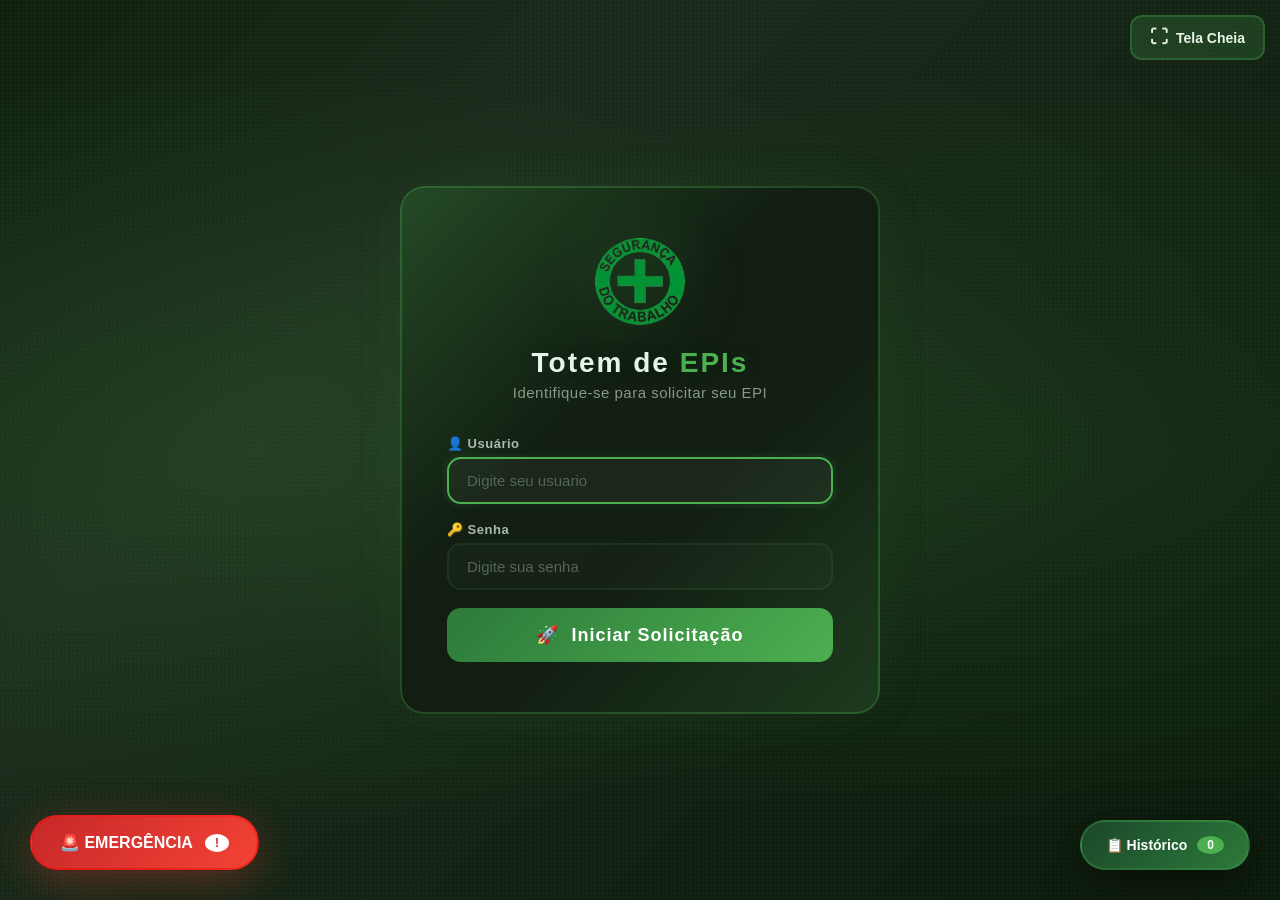
==== commit 04445285: "aa ss" ====
--- a/index.html
+++ b/index.html
@@ -347,11 +347,12 @@
             display: flex;
             justify-content: space-between;
             align-items: center;
-            padding: 18px 35px;
+            padding: 15px 30px;
             background: linear-gradient(180deg, rgba(20, 40, 20, 0.95), rgba(15, 30, 15, 0.95));
             border-bottom: 2px solid rgba(76, 175, 80, 0.15);
             flex-shrink: 0;
             position: relative;
+            min-height: 70px;
         }
 
         .totem-header::after {
@@ -367,16 +368,16 @@
         .totem-header-left {
             display: flex;
             align-items: center;
-            gap: 18px;
+            gap: 15px;
         }
 
         .header-logo {
-            max-width: 45px;
+            max-width: 40px;
             filter: drop-shadow(0 0 20px rgba(76, 175, 80, 0.15));
         }
 
         .totem-header-left h1 {
-            font-size: 22px;
+            font-size: 20px;
             font-weight: 700;
             color: #e8f5e9;
             letter-spacing: 2px;
@@ -387,7 +388,7 @@
         }
 
         .header-sub {
-            font-size: 12px;
+            font-size: 11px;
             opacity: 0.6;
             display: block;
             color: #889988;
@@ -396,25 +397,9 @@
 
         .totem-header-right {
             text-align: right;
-        }
-
-        .trabalhador-info {
-            font-size: 13px;
-            display: block;
-            color: #889988;
-        }
-
-        .trabalhador-info strong {
-            display: block;
-            font-size: 18px;
-            color: #e8f5e9;
-            margin-top: 2px;
-            font-weight: 700;
-        }
-
-        .trabalhador-info span {
-            font-size: 13px;
-            opacity: 0.6;
+            display: flex;
+            align-items: center;
+            gap: 15px;
         }
 
         /* ============================================================
@@ -422,7 +407,7 @@
            ============================================================ */
         .totem-conteudo {
             flex: 1;
-            padding: 30px 35px;
+            padding: 25px 30px;
             overflow-y: auto;
             background: rgba(10, 18, 10, 0.95);
         }
@@ -444,7 +429,7 @@
         .etapa-wrapper {
             background: rgba(18, 32, 18, 0.8);
             border-radius: 20px;
-            padding: 35px 40px;
+            padding: 30px 35px;
             border: 1px solid rgba(76, 175, 80, 0.1);
             box-shadow: 0 4px 30px rgba(0,0,0,0.3);
             backdrop-filter: blur(10px);
@@ -468,7 +453,7 @@
            ============================================================ */
         .etapa-header {
             text-align: center;
-            margin-bottom: 35px;
+            margin-bottom: 30px;
         }
 
         .etapa-badge {
@@ -481,13 +466,13 @@
             font-weight: 700;
             letter-spacing: 2px;
             text-transform: uppercase;
-            margin-bottom: 12px;
+            margin-bottom: 10px;
             border: 1px solid rgba(76, 175, 80, 0.15);
         }
 
         .etapa-header h2 {
             color: #e8f5e9;
-            font-size: 28px;
+            font-size: 26px;
             font-weight: 700;
             letter-spacing: 1px;
         }
@@ -495,7 +480,7 @@
         .etapa-header p {
             color: #889988;
             font-size: 15px;
-            margin-top: 6px;
+            margin-top: 4px;
         }
 
         /* ============================================================
@@ -513,7 +498,7 @@
             padding: 18px 22px;
             background: rgba(255, 255, 255, 0.02);
             border-radius: 14px;
-            margin-bottom: 28px;
+            margin-bottom: 25px;
             border: 1px solid rgba(76, 175, 80, 0.08);
         }
 
@@ -538,7 +523,7 @@
         }
 
         .form-group {
-            margin-bottom: 20px;
+            margin-bottom: 18px;
         }
 
         .form-group label {
@@ -773,7 +758,7 @@
         }
 
         .solicitacao-resumo {
-            margin-bottom: 28px;
+            margin-bottom: 25px;
         }
 
         .resumo-grid {
@@ -807,7 +792,7 @@
         }
 
         .checkbox-group-validacao {
-            margin: 22px 0;
+            margin: 20px 0;
             display: flex;
             flex-direction: column;
             gap: 10px;
@@ -843,7 +828,7 @@
         .botoes-validacao {
             display: flex;
             gap: 15px;
-            margin-top: 28px;
+            margin-top: 25px;
         }
 
         .btn-voltar {
@@ -915,7 +900,7 @@
         }
 
         .assinatura-area {
-            margin: 22px 0;
+            margin: 20px 0;
         }
 
         .assinatura-instrucao {
@@ -984,23 +969,6 @@
             transform: scale(1.02);
         }
 
-        .btn-assinar {
-            padding: 12px 30px;
-            background: linear-gradient(135deg, #2d7a3a, #4CAF50);
-            color: white;
-            border: none;
-            border-radius: 12px;
-            cursor: pointer;
-            transition: all 0.3s;
-            font-weight: 600;
-            font-size: 14px;
-        }
-
-        .btn-assinar:hover {
-            transform: translateY(-2px);
-            box-shadow: 0 8px 25px rgba(76, 175, 80, 0.3);
-        }
-
         .assinatura-status {
             margin-top: 12px;
             padding: 10px 16px;
@@ -1019,7 +987,7 @@
         .botoes-assinatura-final {
             display: flex;
             gap: 15px;
-            margin-top: 28px;
+            margin-top: 25px;
         }
 
         .btn-finalizar {
@@ -1072,7 +1040,7 @@
         }
 
         .confirmacao-grande {
-            margin-bottom: 28px;
+            margin-bottom: 25px;
         }
 
         .icone-sucesso {
@@ -1104,7 +1072,7 @@
             display: grid;
             grid-template-columns: 1fr 1fr;
             gap: 12px;
-            margin: 28px 0;
+            margin: 25px 0;
             text-align: left;
         }
 
@@ -1168,7 +1136,7 @@
         .botoes-finalizacao {
             display: flex;
             gap: 15px;
-            margin-top: 28px;
+            margin-top: 25px;
         }
 
         .btn-nova-solicitacao {
@@ -1583,7 +1551,7 @@
            RODAPÉ
            ============================================================ */
         .totem-footer {
-            padding: 14px 35px;
+            padding: 12px 30px;
             background: rgba(12, 20, 12, 0.95);
             border-top: 2px solid rgba(76, 175, 80, 0.08);
             display: flex;
@@ -1620,6 +1588,7 @@
             
             .totem-header-right {
                 text-align: center;
+                flex-direction: column;
             }
             
             .totem-conteudo {
@@ -1810,14 +1779,6 @@
             .header-logo {
                 max-width: 35px;
             }
-            
-            .trabalhador-info {
-                font-size: 12px;
-            }
-            
-            .trabalhador-info strong {
-                font-size: 14px;
-            }
 
             .modal-conteudo {
                 padding: 15px;
@@ -1837,6 +1798,97 @@
                 left: 10px;
             }
         }
+
+        /* ============================================================
+           MODAL CONFIRMAÇÃO SAIR - APENAS HTML
+           ============================================================ */
+        .modal-confirmacao-sair {
+            display: none;
+            position: fixed;
+            top: 0;
+            left: 0;
+            right: 0;
+            bottom: 0;
+            background: rgba(0, 0, 0, 0.85);
+            z-index: 3000;
+            padding: 30px;
+            backdrop-filter: blur(10px);
+            align-items: center;
+            justify-content: center;
+        }
+
+        .modal-confirmacao-sair.active {
+            display: flex;
+        }
+
+        .modal-confirmacao-sair-content {
+            background: rgba(18, 32, 18, 0.95);
+            border-radius: 24px;
+            border: 2px solid rgba(76, 175, 80, 0.2);
+            max-width: 450px;
+            width: 100%;
+            padding: 40px;
+            text-align: center;
+            box-shadow: 0 30px 80px rgba(0,0,0,0.5);
+        }
+
+        .modal-confirmacao-sair-content .icone-sair {
+            font-size: 60px;
+            margin-bottom: 15px;
+        }
+
+        .modal-confirmacao-sair-content h2 {
+            color: #e8f5e9;
+            font-size: 24px;
+            margin-bottom: 10px;
+        }
+
+        .modal-confirmacao-sair-content p {
+            color: #889988;
+            font-size: 16px;
+            margin-bottom: 25px;
+        }
+
+        .modal-confirmacao-sair-content .botoes-confirmacao {
+            display: flex;
+            gap: 15px;
+        }
+
+        .modal-confirmacao-sair-content .btn-confirmar-sair {
+            flex: 1;
+            padding: 14px;
+            background: linear-gradient(135deg, #c62828, #f44336);
+            color: white;
+            border: none;
+            border-radius: 14px;
+            font-size: 16px;
+            font-weight: 700;
+            cursor: pointer;
+            transition: all 0.3s;
+        }
+
+        .modal-confirmacao-sair-content .btn-confirmar-sair:hover {
+            transform: translateY(-2px);
+            box-shadow: 0 8px 25px rgba(198, 40, 40, 0.3);
+        }
+
+        .modal-confirmacao-sair-content .btn-cancelar-sair {
+            flex: 1;
+            padding: 14px;
+            background: rgba(255, 255, 255, 0.05);
+            border: 2px solid rgba(255, 255, 255, 0.06);
+            border-radius: 14px;
+            color: #889988;
+            font-size: 16px;
+            font-weight: 600;
+            cursor: pointer;
+            transition: all 0.3s;
+        }
+
+        .modal-confirmacao-sair-content .btn-cancelar-sair:hover {
+            background: rgba(255, 255, 255, 0.1);
+            color: #e8f5e9;
+        }
     </style>
 </head>
 <body>
@@ -1857,11 +1909,23 @@
         <div class="modal-emergencia-content">
             <div class="icone-emergencia">🚨</div>
             <h2>⚠️ EMERGÊNCIA ACIONADA!</h2>
-            <p>Um alerta foi enviado para todos os dispositivos conectados.</p>
-            <p id="emergenciaInfo" style="color:#889988;font-size:14px;">Aguardando confirmação...</p>
-            <div class="emergencia-timer" id="emergenciaTimer">Aguardando...</div>
+            <p>Alerta de emergência ativado!</p>
+            <div class="emergencia-timer">🔴 EMERGÊNCIA EM ANDAMENTO</div>
             <br>
-            <button class="btn-fechar-emergencia" onclick="fecharEmergencia()">✅ Entendido</button>
+            <button class="btn-fechar-emergencia" onclick="fecharEmergencia()">✅ Desativar Alarme</button>
+        </div>
+    </div>
+
+    <!-- ==================== MODAL CONFIRMAÇÃO SAIR ==================== -->
+    <div id="modalConfirmacaoSair" class="modal-confirmacao-sair">
+        <div class="modal-confirmacao-sair-content">
+            <div class="icone-sair">🚪</div>
+            <h2>Sair do Totem</h2>
+            <p>Deseja realmente sair do sistema? O próximo trabalhador poderá usar.</p>
+            <div class="botoes-confirmacao">
+                <button class="btn-cancelar-sair" onclick="fecharConfirmacaoSair()">Cancelar</button>
+                <button class="btn-confirmar-sair" onclick="confirmarSair()">✅ Sair</button>
+            </div>
         </div>
     </div>
 
@@ -1877,7 +1941,7 @@
             <div class="login-form">
                 <div class="form-group">
                     <label>👤 Usuário</label>
-                    <input type="text" id="nomeTrabalhador" placeholder="Digite seu usuário" autofocus>
+                    <input type="text" id="nomeTrabalhador" placeholder="Digite seu usuario" autofocus>
                 </div>
                 
                 <div class="form-group">
@@ -1906,11 +1970,7 @@
                 </div>
             </div>
             <div class="totem-header-right">
-                <span class="trabalhador-info">
-                    👤 <strong id="headerTrabalhador">-</strong>
-                    <span id="headerCodigo">-</span>
-                    <span id="headerTipo" style="display:block;font-size:11px;color:#4CAF50;"></span>
-                </span>
+                <!-- As informações do trabalhador não são mais exibidas aqui -->
             </div>
         </header>
 
@@ -2087,7 +2147,6 @@
                             </div>
                             <div class="botoes-assinatura">
                                 <button class="btn-limpar" onclick="limparAssinatura()">🗑️ Limpar</button>
-                                <button class="btn-assinar" onclick="salvarAssinatura()">✍️ Assinar</button>
                             </div>
                             <div id="assinaturaStatus" class="assinatura-status"></div>
                         </div>
@@ -2155,7 +2214,7 @@
                             <button class="btn-nova-solicitacao" onclick="novaSolicitacao()">
                                 🔄 Nova Solicitação
                             </button>
-                            <button class="btn-sair-totem" onclick="sairTotem()">
+                            <button class="btn-sair-totem" onclick="abrirConfirmacaoSair()">
                                 🚪 Sair do Totem
                             </button>
                         </div>
@@ -2208,14 +2267,18 @@
         // ============================================================
         // FUNÇÃO TELA CHEIA
         // ============================================================
+        let isFullScreen = false;
+
         function toggleFullScreen() {
             if (!document.fullscreenElement) {
                 document.documentElement.requestFullscreen().catch(err => {
                     alert('⚠️ Não foi possível entrar em tela cheia.');
                 });
+                isFullScreen = true;
             } else {
                 if (document.exitFullscreen) {
                     document.exitFullscreen();
+                    isFullScreen = false;
                 }
             }
         }
@@ -2224,117 +2287,130 @@
         // FUNÇÕES EMERGÊNCIA
         // ============================================================
         let emergenciaAtiva = false;
-        let emergenciaInterval = null;
+        let audioEmergencia = null;
+
+        function tocarAlertaEmergencia() {
+            try {
+                audioEmergencia = new Audio('alerta.mp3');
+                audioEmergencia.loop = true;
+                audioEmergencia.volume = 1.0;
+                audioEmergencia.play().catch(e => {
+                    console.log('Erro ao tocar áudio:', e);
+                    tocarAlertaFallback();
+                });
+            } catch (e) {
+                console.log('Erro ao carregar áudio:', e);
+                tocarAlertaFallback();
+            }
+        }
+
+        function tocarAlertaFallback() {
+            try {
+                const audioCtx = new (window.AudioContext || window.webkitAudioContext)();
+                const oscillator = audioCtx.createOscillator();
+                const gainNode = audioCtx.createGain();
+                
+                oscillator.type = 'square';
+                oscillator.frequency.value = 800;
+                gainNode.gain.value = 0.3;
+                
+                oscillator.connect(gainNode);
+                gainNode.connect(audioCtx.destination);
+                
+                oscillator.start();
+                
+                let count = 0;
+                const interval = setInterval(() => {
+                    if (!emergenciaAtiva) {
+                        clearInterval(interval);
+                        oscillator.stop();
+                        return;
+                    }
+                    count++;
+                    oscillator.frequency.value = count % 2 === 0 ? 1000 : 800;
+                }, 300);
+                
+                audioEmergencia = {
+                    stop: function() {
+                        clearInterval(interval);
+                        oscillator.stop();
+                    }
+                };
+            } catch (e) {
+                console.log('Erro no fallback de áudio:', e);
+            }
+        }
+
+        function pararAlertaEmergencia() {
+            if (audioEmergencia) {
+                if (typeof audioEmergencia.stop === 'function') {
+                    audioEmergencia.stop();
+                } else if (typeof audioEmergencia.pause === 'function') {
+                    audioEmergencia.pause();
+                    audioEmergencia.currentTime = 0;
+                }
+                audioEmergencia = null;
+            }
+        }
 
         function acionarEmergencia() {
-            if (emergenciaAtiva) {
-                alert('🚨 A emergência já foi acionada!');
-                return;
-            }
+            if (emergenciaAtiva) return;
 
             emergenciaAtiva = true;
             const btn = document.getElementById('btnEmergenciaFlutuante');
             btn.classList.add('ativo');
             btn.innerHTML = '🔴 EMERGÊNCIA ATIVA <span class="badge-emergencia">!</span>';
 
+            tocarAlertaEmergencia();
+
             document.getElementById('modalEmergencia').classList.add('active');
-            document.getElementById('emergenciaInfo').textContent = '⏳ Enviando alerta para todos os dispositivos...';
-            
-            const alerta = {
-                id: Date.now(),
-                tipo: 'emergencia',
-                mensagem: '🚨 EMERGÊNCIA ACIONADA NO TOTEM!',
-                data: new Date().toISOString(),
-                origem: 'Totem EPIs',
-                trabalhador: localStorage.getItem('trabalhadorNome') || 'Não identificado'
-            };
-
-            localStorage.setItem('emergenciaAlerta', JSON.stringify(alerta));
-            localStorage.setItem('emergenciaAtiva', 'true');
-
-            setTimeout(() => {
-                document.getElementById('emergenciaInfo').textContent = '✅ Alerta enviado para todos os dispositivos conectados!';
-                document.getElementById('emergenciaTimer').textContent = '🔄 Aguardando confirmação dos dispositivos...';
-            }, 1500);
-
-            let tentativas = 0;
-            emergenciaInterval = setInterval(() => {
-                tentativas++;
-                const resposta = localStorage.getItem('emergenciaResposta');
-                if (resposta) {
-                    const dados = JSON.parse(resposta);
-                    if (dados.confirmado) {
-                        document.getElementById('emergenciaInfo').textContent = '✅ Todos os dispositivos confirmaram o alerta!';
-                        document.getElementById('emergenciaTimer').textContent = '🟢 Emergência registrada com sucesso!';
-                        clearInterval(emergenciaInterval);
-                    }
-                }
-                if (tentativas > 30) {
-                    clearInterval(emergenciaInterval);
-                    document.getElementById('emergenciaTimer').textContent = '⏱️ Tempo esgotado. Verifique manualmente.';
-                }
-            }, 1000);
-
-            const emergencias = JSON.parse(localStorage.getItem('emergencias') || '[]');
-            emergencias.push({
-                id: Date.now(),
-                data: new Date().toISOString(),
-                usuario: localStorage.getItem('trabalhadorNome') || 'Sistema',
-                tipo: 'emergencia'
-            });
-            localStorage.setItem('emergencias', JSON.stringify(emergencias));
-
-            atualizarBadgeEmergencia();
         }
 
         function fecharEmergencia() {
             emergenciaAtiva = false;
-            if (emergenciaInterval) {
-                clearInterval(emergenciaInterval);
-                emergenciaInterval = null;
-            }
+            pararAlertaEmergencia();
             
             document.getElementById('modalEmergencia').classList.remove('active');
             
             const btn = document.getElementById('btnEmergenciaFlutuante');
             btn.classList.remove('ativo');
             btn.innerHTML = '🚨 EMERGÊNCIA <span class="badge-emergencia">!</span>';
-            
-            localStorage.setItem('emergenciaAtiva', 'false');
-            
-            setTimeout(() => {
-                localStorage.removeItem('emergenciaAlerta');
-            }, 5000);
-        }
-
-        function atualizarBadgeEmergencia() {
-            const emergencias = JSON.parse(localStorage.getItem('emergencias') || '[]');
-            const badge = document.getElementById('emergenciaBadge');
-            if (badge) {
-                badge.textContent = emergencias.length > 0 ? emergencias.length : '!';
-            }
         }
 
         // ============================================================
-        // FUNÇÃO PARA OUTRO DISPOSITIVO RECEBER ALERTA
+        // FUNÇÕES CONFIRMAÇÃO SAIR - APENAS HTML
         // ============================================================
-        function verificarEmergenciaExterna() {
-            const alerta = localStorage.getItem('emergenciaAlerta');
-            if (alerta) {
-                const dados = JSON.parse(alerta);
-                if (dados.tipo === 'emergencia') {
-                    console.log('📱 ALERTA RECEBIDO:', dados);
-                    
-                    const resposta = {
-                        confirmado: true,
-                        timestamp: new Date().toISOString(),
-                        dispositivo: 'Outro Dispositivo'
-                    };
-                    localStorage.setItem('emergenciaResposta', JSON.stringify(resposta));
-                    
-                    if (document.getElementById('sistema').style.display !== 'flex') {
-                        alert('🚨 ALERTA DE EMERGÊNCIA!\n\n' + dados.mensagem + '\n\n' + dados.data);
-                    }
+        function abrirConfirmacaoSair() {
+            document.getElementById('modalConfirmacaoSair').classList.add('active');
+        }
+
+        function fecharConfirmacaoSair() {
+            document.getElementById('modalConfirmacaoSair').classList.remove('active');
+        }
+
+        function confirmarSair() {
+            document.getElementById('modalConfirmacaoSair').classList.remove('active');
+            
+            const estavaEmTelaCheia = !!document.fullscreenElement || isFullScreen;
+            
+            localStorage.removeItem('trabalhadorNome');
+            localStorage.removeItem('trabalhadorCodigo');
+            localStorage.removeItem('trabalhadorFuncao');
+            localStorage.removeItem('tipoUsuario');
+            
+            document.getElementById('sistema').style.display = 'none';
+            document.getElementById('loginScreen').style.display = 'flex';
+            
+            document.getElementById('nomeTrabalhador').value = '';
+            document.getElementById('codigoTrabalhador').value = '';
+            document.getElementById('mensagemErro').style.display = 'none';
+            
+            document.getElementById('nomeTrabalhador').focus();
+
+            if (estavaEmTelaCheia) {
+                isFullScreen = true;
+                if (!document.fullscreenElement) {
+                    document.documentElement.requestFullscreen().catch(err => {});
                 }
             }
         }
@@ -2355,20 +2431,16 @@
 
             contas: {
                 trabalhadores: [
-                    { nome: 'João Silva', codigo: '123', funcao: 'Operador' },
-                    { nome: 'Maria Santos', codigo: '456', funcao: 'Técnica' },
-                    { nome: 'Carlos Lima', codigo: '789', funcao: 'Mecânico' }
+                    { nome: 'joao', codigo: '123', funcao: 'Operador' },
+                    { nome: 'maria', codigo: '456', funcao: 'Tecnica' },
+                    { nome: 'carlos', codigo: '789', funcao: 'Mecanico' }
                 ],
-                tst: { nome: 'TST Responsável', codigo: '1234', funcao: 'TST' }
+                tst: { nome: 'tst', codigo: '1234', funcao: 'TST' }
             },
 
             init() {
                 this.carregarRegistros();
                 this.atualizarBadge();
-                atualizarBadgeEmergencia();
-
-                verificarEmergenciaExterna();
-                setInterval(verificarEmergenciaExterna, 3000);
 
                 document.getElementById('loginScreen').style.display = 'flex';
                 document.getElementById('sistema').style.display = 'none';
@@ -2410,6 +2482,7 @@
                 document.addEventListener('keydown', (e) => {
                     if (e.key === 'Escape') {
                         fecharHistorico();
+                        fecharConfirmacaoSair();
                     }
                 });
 
@@ -2419,17 +2492,6 @@
                     }
                 });
 
-                window.addEventListener('beforeunload', (e) => {
-                    if (document.getElementById('sistema').style.display === 'flex') {
-                        const senha = prompt('🔒 Digite a senha para sair do sistema:');
-                        if (senha !== this.senhaHistorico) {
-                            e.preventDefault();
-                            e.returnValue = 'Senha incorreta! Você não pode fechar o sistema.';
-                            return e.returnValue;
-                        }
-                    }
-                });
-
                 localStorage.removeItem('trabalhadorNome');
                 localStorage.removeItem('trabalhadorCodigo');
                 localStorage.removeItem('trabalhadorFuncao');
@@ -2449,22 +2511,6 @@
                 const badge = document.getElementById('historicoBadge');
                 if (badge) {
                     badge.textContent = this.registros.length;
-                }
-            },
-
-            atualizarHeader() {
-                const nome = localStorage.getItem('trabalhadorNome') || '-';
-                const codigo = localStorage.getItem('trabalhadorCodigo') || '-';
-                const tipo = localStorage.getItem('tipoUsuario') || '';
-                document.getElementById('headerTrabalhador').textContent = nome;
-                document.getElementById('headerCodigo').textContent = codigo;
-                const tipoEl = document.getElementById('headerTipo');
-                if (tipo === 'tst') {
-                    tipoEl.textContent = '🔒 TST';
-                    tipoEl.style.color = '#FF9800';
-                } else {
-                    tipoEl.textContent = '👷 Trabalhador';
-                    tipoEl.style.color = '#4CAF50';
                 }
             },
 
@@ -2476,11 +2522,13 @@
             },
 
             verificarLogin(nome, codigo) {
+                // Verifica se é o TST
                 if (nome.toLowerCase() === 'tst' && codigo === '1234') {
                     this.tipoUsuario = 'tst';
-                    return { nome: 'TST Responsável', codigo: '1234', funcao: 'TST' };
-                }
-
+                    return { nome: 'tst', codigo: '1234', funcao: 'TST' };
+                }
+
+                // Verifica trabalhadores
                 for (let t of this.contas.trabalhadores) {
                     if (t.nome.toLowerCase() === nome.toLowerCase() && t.codigo === codigo) {
                         this.tipoUsuario = 'trabalhador';
@@ -2488,13 +2536,6 @@
                     }
                 }
 
-                for (let t of this.contas.trabalhadores) {
-                    if (t.nome.toLowerCase() === nome.toLowerCase()) {
-                        this.tipoUsuario = 'trabalhador';
-                        return t;
-                    }
-                }
-
                 return null;
             },
 
@@ -2504,7 +2545,7 @@
                 const erro = document.getElementById('mensagemErro');
 
                 if (!nome) {
-                    erro.textContent = '❌ Por favor, informe seu usuário!';
+                    erro.textContent = '❌ Por favor, informe seu usuario!';
                     erro.style.display = 'block';
                     document.getElementById('nomeTrabalhador').focus();
                     return;
@@ -2519,7 +2560,7 @@
 
                 const usuario = this.verificarLogin(nome, codigo);
                 if (!usuario) {
-                    erro.textContent = '❌ Usuário ou senha incorretos! Tente novamente.';
+                    erro.textContent = '❌ Usuario ou senha incorretos! Tente novamente.';
                     erro.style.display = 'block';
                     document.getElementById('nomeTrabalhador').focus();
                     return;
@@ -2536,9 +2577,12 @@
                 document.getElementById('loginScreen').style.display = 'none';
                 document.getElementById('sistema').style.display = 'flex';
 
-                this.atualizarHeader();
                 this.atualizarResumo();
                 this.mostrarEtapa('etapaSolicitar');
+
+                if (!document.fullscreenElement && isFullScreen) {
+                    document.documentElement.requestFullscreen().catch(err => {});
+                }
             },
 
             mostrarEtapa(etapaId) {
@@ -2837,23 +2881,9 @@
 
                 this.mostrarEtapa('etapaSolicitar');
                 this.atualizarResumo();
-            },
-
-            sairTotem() {
-                if (confirm('Deseja sair do totem? O próximo trabalhador poderá usar.')) {
-                    localStorage.removeItem('trabalhadorNome');
-                    localStorage.removeItem('trabalhadorCodigo');
-                    localStorage.removeItem('trabalhadorFuncao');
-                    localStorage.removeItem('tipoUsuario');
-                    
-                    document.getElementById('sistema').style.display = 'none';
-                    document.getElementById('loginScreen').style.display = 'flex';
-                    
-                    document.getElementById('nomeTrabalhador').value = '';
-                    document.getElementById('codigoTrabalhador').value = '';
-                    document.getElementById('mensagemErro').style.display = 'none';
-                    
-                    document.getElementById('nomeTrabalhador').focus();
+
+                if (!document.fullscreenElement && isFullScreen) {
+                    document.documentElement.requestFullscreen().catch(err => {});
                 }
             },
 
@@ -3076,7 +3106,6 @@
         function voltarValidacao() { if (app) app.voltarValidacao(); }
         function finalizarSolicitacao() { if (app) app.finalizarSolicitacao(); }
         function novaSolicitacao() { if (app) app.novaSolicitacao(); }
-        function sairTotem() { if (app) app.sairTotem(); }
 
         function limparAssinatura() {
             if (typeof window.limparAssinaturaGlobal === 'function') {
@@ -3121,28 +3150,6 @@
             }
         }
 
-        function salvarAssinatura() {
-            const canvas = document.getElementById('canvasAssinatura');
-            if (!canvas) return;
-
-            const dataUrl = canvas.toDataURL();
-            if (dataUrl.length < 1000) {
-                alert('❌ Por favor, faça sua assinatura antes de salvar!');
-                return;
-            }
-
-            app.assinaturaSalva = dataUrl;
-            localStorage.setItem('assinaturaSalva', dataUrl);
-
-            const statusEl = document.getElementById('assinaturaStatus');
-            if (statusEl) {
-                statusEl.textContent = '✅ Assinatura realizada com sucesso!';
-                statusEl.className = 'assinatura-status sucesso';
-            }
-
-            alert('✅ Assinatura salva com sucesso!');
-        }
-
         function abrirHistorico() {
             if (app) {
                 app.carregarRegistros();
